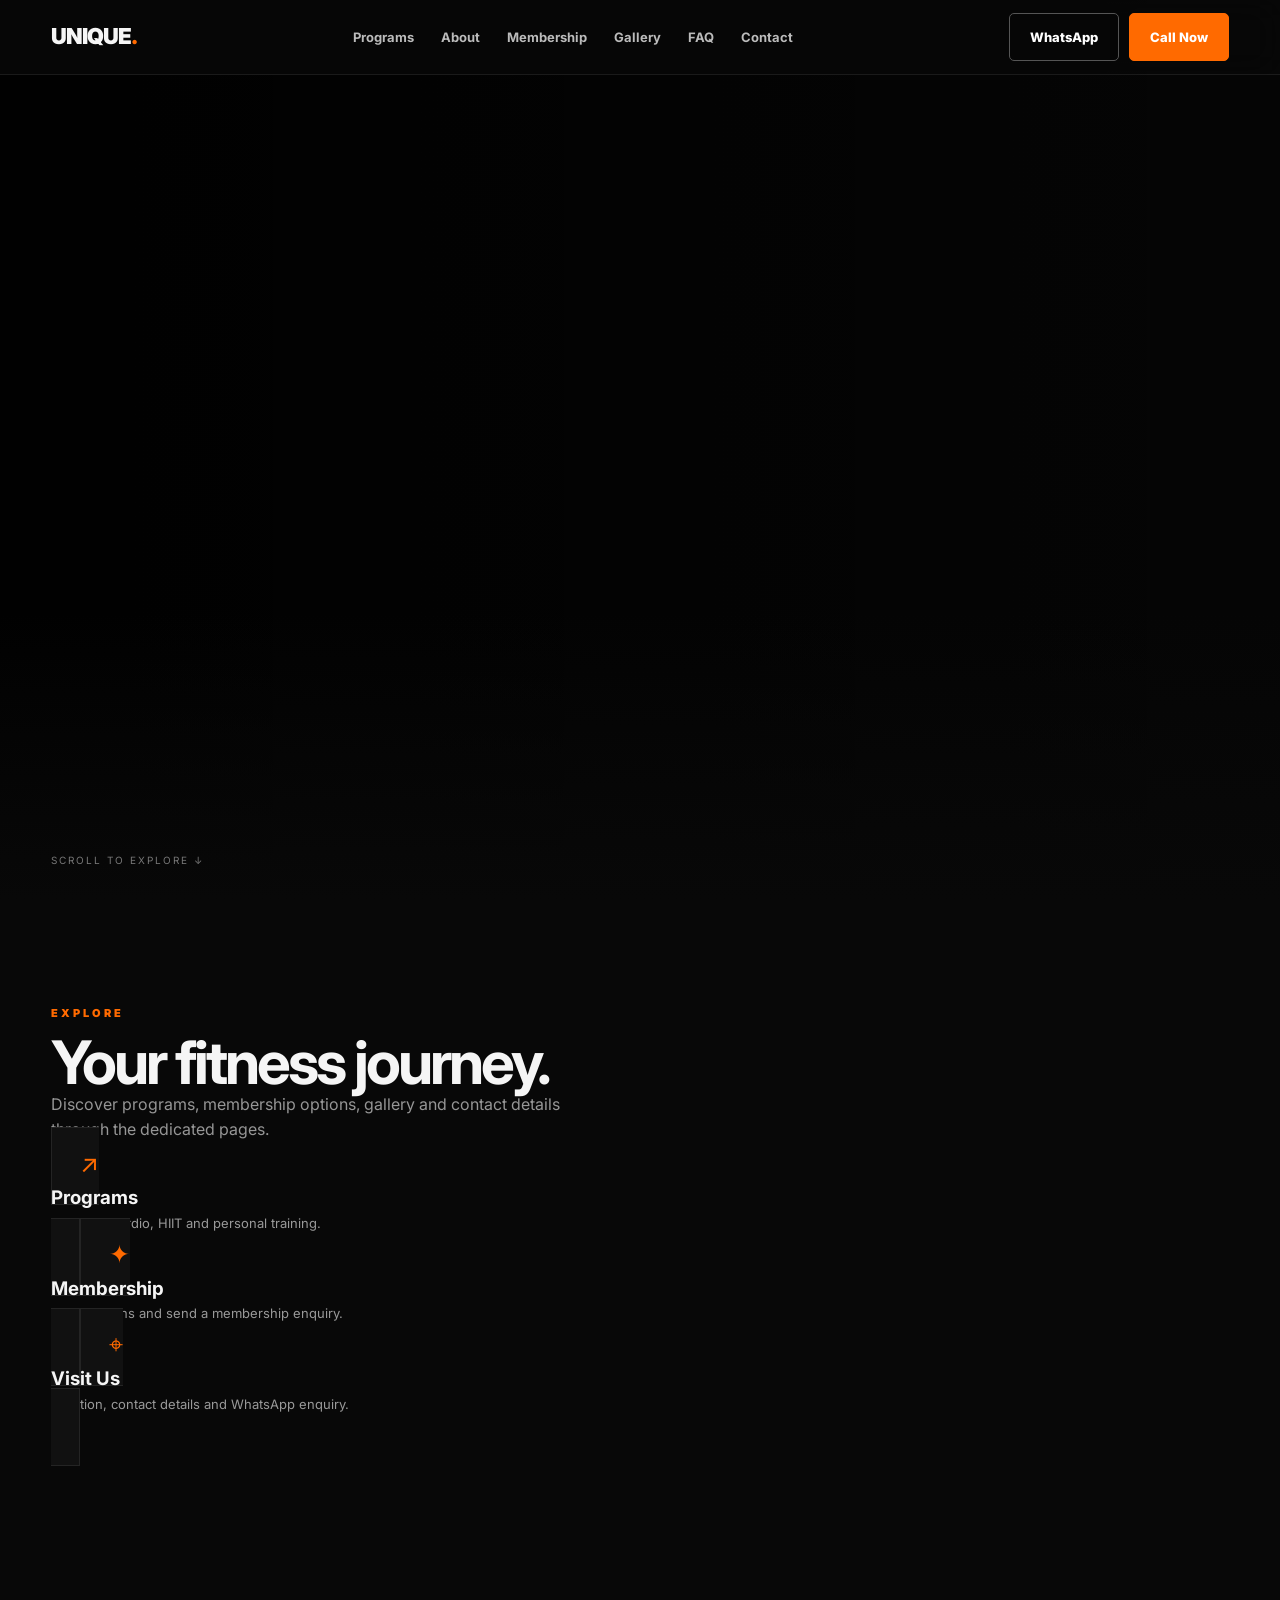
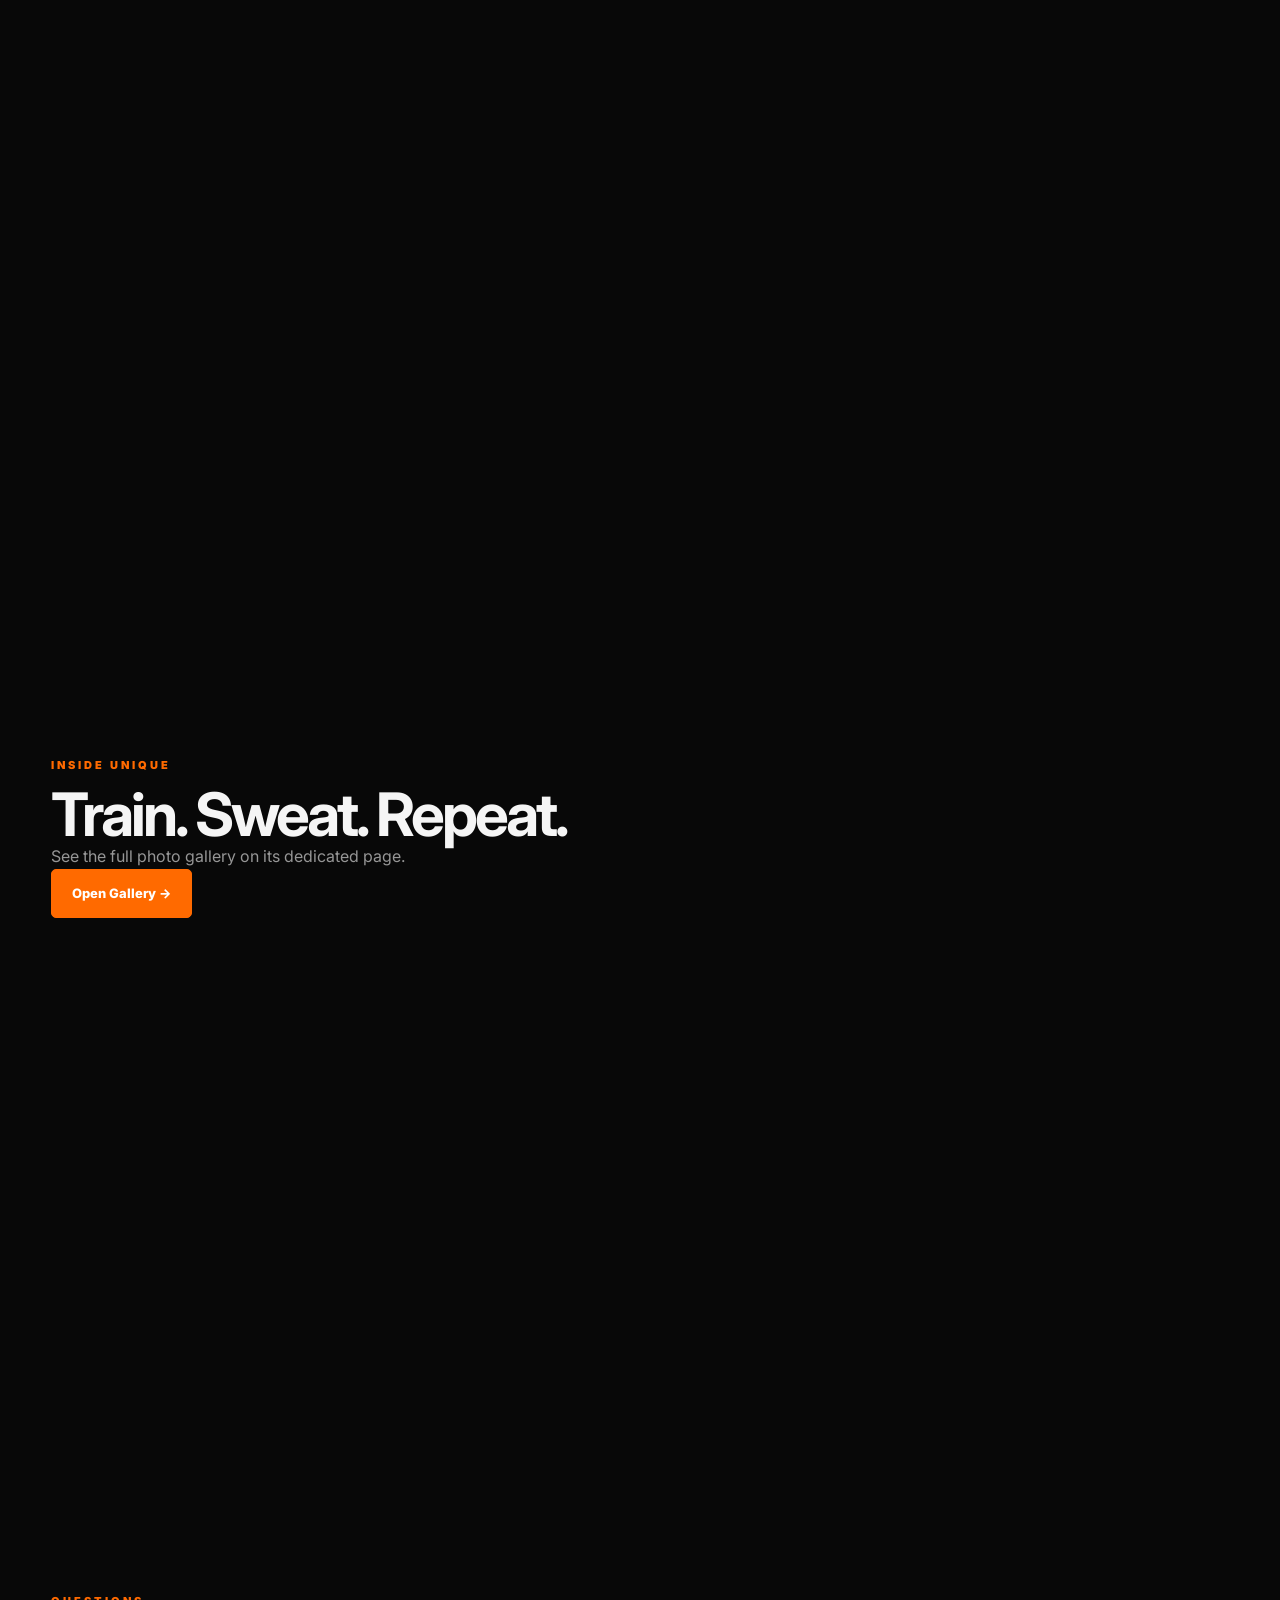
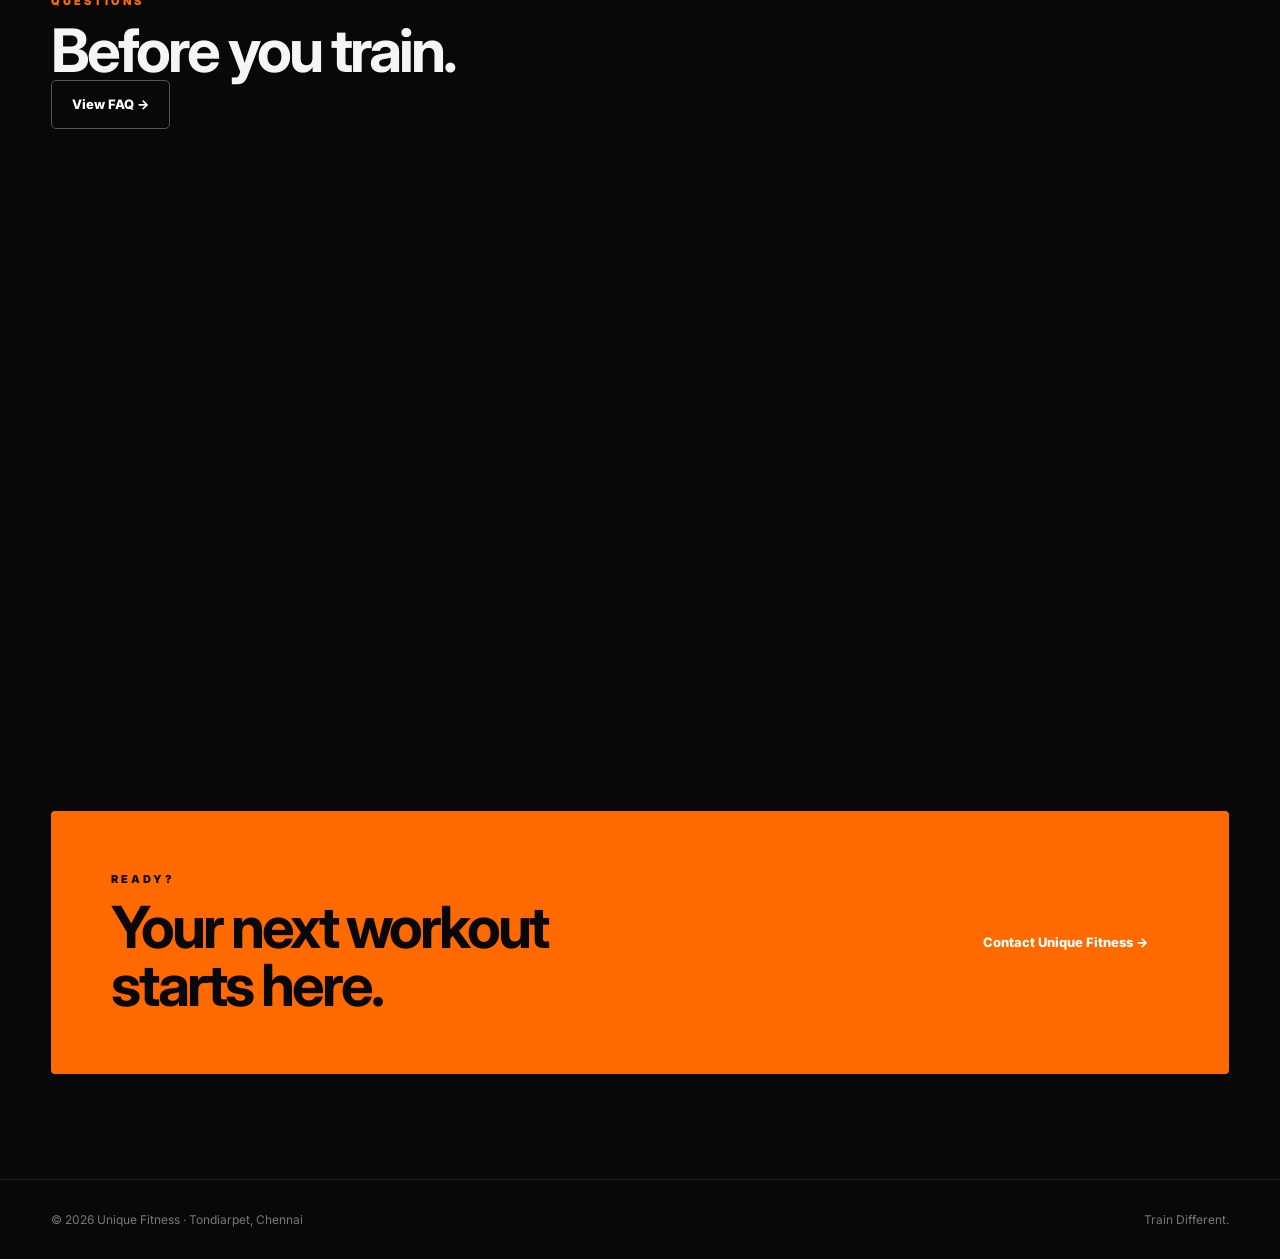
==== index.html @ 058b6f5f "Convert homepage to multi-page site" ====
<!doctype html>
<html lang="en">
<head>
<meta charset="utf-8">
<meta name="viewport" content="width=device-width,initial-scale=1">
<meta name="theme-color" content="#090909">
<meta name="description" content="Unique Fitness, Tondiarpet Chennai — strength, cardio, HIIT and personal training.">
<meta property="og:title" content="Unique Fitness — Train Different">
<meta property="og:description" content="Premium fitness website concept for Unique Fitness, Tondiarpet.">
<title>Unique Fitness | Tondiarpet, Chennai</title>
<link rel="preconnect" href="https://fonts.googleapis.com"><link rel="preconnect" href="https://fonts.gstatic.com" crossorigin>
<link href="https://fonts.googleapis.com/css2?family=Inter:wght@400;500;600;700;800;900&display=swap" rel="stylesheet">
<style>
:root{--bg:#080808;--panel:#111;--line:#242424;--muted:#969696;--orange:#ff6a00;--white:#f5f5f5}
*{box-sizing:border-box;margin:0;padding:0}html{scroll-behavior:smooth}body{font-family:Inter,Arial,sans-serif;background:var(--bg);color:var(--white);line-height:1.6}a{text-decoration:none;color:inherit}button,input,textarea{font:inherit}img{width:100%;display:block;object-fit:cover}.container{width:min(1180px,92%);margin:auto}
.nav{position:fixed;inset:0 0 auto;z-index:99;background:rgba(8,8,8,.78);backdrop-filter:blur(16px);border-bottom:1px solid rgba(255,255,255,.08)}.navin{height:74px;display:flex;align-items:center;justify-content:space-between}.logo{font-size:22px;font-weight:900;letter-spacing:-1px}.logo span,.orange{color:var(--orange)}.links{display:flex;gap:27px;color:#bbb;font-size:13px;font-weight:700}.links a:hover{color:var(--orange)}.nav-cta{display:flex;gap:10px;align-items:center}.btn{display:inline-flex;align-items:center;justify-content:center;gap:8px;background:var(--orange);color:#fff;border:1px solid var(--orange);padding:13px 20px;border-radius:5px;font-size:13px;font-weight:800;transition:.25s;cursor:pointer}.btn:hover{transform:translateY(-2px);filter:brightness(1.08)}.btn.dark{background:#080808;border-color:#080808}.btn.outline{background:transparent;border-color:#555}.menu{display:none;background:none;border:0;color:#fff;font-size:25px;cursor:pointer}
.hero{min-height:100vh;display:grid;align-items:center;position:relative;overflow:hidden;background:linear-gradient(90deg,rgba(0,0,0,.93),rgba(0,0,0,.38)),url('https://cdn.fitimg.in/studios/images1778489743-jjajqfjr4t5adt0g66jg.jpg') center/cover}.hero:after{content:"";position:absolute;inset:auto 0 0;height:32%;background:linear-gradient(transparent,var(--bg))}.hero-content{position:relative;z-index:2;padding:120px 0 80px}.eyebrow,.kicker{color:var(--orange);font-size:11px;font-weight:900;letter-spacing:3px;text-transform:uppercase}.hero h1{font-size:clamp(56px,9vw,112px);line-height:.88;letter-spacing:-7px;text-transform:uppercase;max-width:900px;margin:18px 0}.hero p{max-width:570px;color:#ccc;font-size:17px;margin:25px 0 30px}.actions{display:flex;gap:12px;flex-wrap:wrap}.scroll{position:absolute;bottom:32px;z-index:3;left:4%;font-size:10px;letter-spacing:2px;color:#777}
.section{padding:105px 0}.section-head{display:flex;align-items:end;justify-content:space-between;gap:35px;margin-bottom:45px}.section h2{font-size:clamp(35px,5vw,60px);line-height:1;letter-spacing:-3px;margin-top:9px}.muted{color:var(--muted);max-width:530px}.grid4{display:grid;grid-template-columns:repeat(4,1fr);gap:13px}.card{background:var(--panel);border:1px solid var(--line);padding:28px;min-height:225px;position:relative;transition:.25s}.card:hover{border-color:var(--orange);transform:translateY(-5px)}.num{position:absolute;right:22px;top:20px;color:#444;font-size:12px;font-weight:900}.card .icon{font-size:25px;color:var(--orange)}.card strong{display:block;font-size:18px;margin:48px 0 8px}.card p{font-size:13px;color:#999}
.about{display:grid;grid-template-columns:1fr 1fr;gap:55px;align-items:center}.about-img{height:540px}.about-copy p{color:#aaa;margin:20px 0}.stats{display:flex;gap:35px;margin-top:28px}.stats b{font-size:29px}.stats small{display:block;color:#777;font-size:11px}
.plans{display:grid;grid-template-columns:repeat(3,1fr);gap:14px}.plan{background:#101010;border:1px solid #282828;padding:30px;position:relative}.plan.featured{border-color:var(--orange)}.badge{position:absolute;right:18px;top:18px;color:#080808;background:var(--orange);font-size:9px;font-weight:900;padding:5px 8px}.plan h3{font-size:21px}.plan .price{font-size:30px;font-weight:900;margin:20px 0 5px}.plan .price small{font-size:11px;color:#777;font-weight:500}.plan ul{list-style:none;margin:20px 0 25px;color:#aaa;font-size:13px}.plan li{padding:7px 0;border-bottom:1px solid #202020}.plan li:before{content:"✓";color:var(--orange);font-weight:900;margin-right:9px}
.gallery{display:grid;grid-template-columns:1.4fr 1fr 1fr;grid-template-rows:250px 250px;gap:12px}.gallery img{height:100%}.gallery img:first-child{grid-row:span 2}.gallery img:hover{filter:brightness(1.15)}
.quote{background:#111;border:1px solid #222;padding:40px;position:relative}.quote:before{content:"“";font-size:70px;color:var(--orange);line-height:1}.quote p{font-size:20px;max-width:780px}.quote small{display:block;color:#777;margin-top:18px}.demo-note{font-size:10px;color:#666;margin-top:12px}
.faq{border-top:1px solid #282828}.faq details{border-bottom:1px solid #282828;padding:22px 0}.faq summary{cursor:pointer;font-weight:700;list-style:none;display:flex;justify-content:space-between}.faq summary:after{content:"+";color:var(--orange);font-size:20px}.faq details[open] summary:after{content:"−"}.faq p{color:#999;max-width:800px;padding:15px 0 3px;font-size:14px}
.cta{background:var(--orange);color:#080808;padding:60px;border-radius:4px;display:flex;align-items:center;justify-content:space-between;gap:30px}.cta h2{font-size:clamp(34px,5vw,58px);line-height:1;letter-spacing:-3px}.cta .kicker{color:#111}
.contact{display:grid;grid-template-columns:1fr 1fr;gap:20px}.contact-card{background:#111;border:1px solid #222;padding:27px}.contact-card h3{margin-bottom:8px}.contact-card p{color:#999}.contact-card a{color:var(--orange);font-weight:700}.map{width:100%;height:370px;border:0;filter:grayscale(1)}
.form{background:#111;border:1px solid #222;padding:28px;margin-top:14px}.form-grid{display:grid;grid-template-columns:1fr 1fr;gap:12px}.field{margin-bottom:12px}.field label{display:block;font-size:11px;color:#777;margin-bottom:6px}.field input,.field textarea{width:100%;background:#090909;border:1px solid #292929;color:#fff;padding:12px;border-radius:4px;outline:none}.field input:focus,.field textarea:focus{border-color:var(--orange)}.field textarea{min-height:100px;resize:vertical}.form .btn{width:100%}
footer{border-top:1px solid #222;padding:30px 0;color:#777;font-size:12px}.foot{display:flex;justify-content:space-between;gap:20px}.float{position:fixed;right:20px;bottom:20px;z-index:90;background:#25d366;color:#fff;width:56px;height:56px;border-radius:50%;display:grid;place-items:center;font-size:23px;box-shadow:0 12px 35px #000}.reveal{opacity:0;transform:translateY(22px);transition:opacity .7s,transform .7s}.reveal.show{opacity:1;transform:none}
.mobile-menu{display:none;position:absolute;top:74px;left:0;right:0;background:#0d0d0d;border-bottom:1px solid #222;padding:18px 4%}.mobile-menu a{display:block;padding:12px 0;color:#ccc;font-weight:700}.mobile-menu.open{display:block}
@media(max-width:850px){.links,.nav-cta .outline{display:none}.menu{display:block}.grid4{grid-template-columns:1fr 1fr}.about,.contact{grid-template-columns:1fr}.about-img{height:380px}.plans{grid-template-columns:1fr}.gallery{grid-template-columns:1fr 1fr;grid-template-rows:220px 220px}.gallery img:first-child{grid-row:span 1}.cta{padding:38px;display:block}.cta .btn{margin-top:24px}.section{padding:78px 0}.section-head{display:block}.section-head .muted{margin-top:18px}.form-grid{grid-template-columns:1fr}}
@media(max-width:520px){.navin{height:68px}.mobile-menu{top:68px}.hero h1{letter-spacing:-4px}.hero p{font-size:15px}.grid4{grid-template-columns:1fr}.gallery{grid-template-columns:1fr;grid-template-rows:auto}.gallery img,.gallery img:first-child{height:235px;grid-row:auto}.stats{gap:20px}.stats b{font-size:23px}.foot{display:block}.foot span{display:block;margin:5px 0}.hero{min-height:92vh}}
</style>
</head>
<body>
<header class="nav">
<div class="navin container">
<a class="logo" href="#top">UNIQUE<span>.</span></a>
<nav class="links"><a href="programs.html">Programs</a><a href="about.html">About</a><a href="membership.html">Membership</a><a href="gallery.html">Gallery</a><a href="faq.html">FAQ</a><a href="contact.html">Contact</a></nav>
<div class="nav-cta"><a class="btn outline" href="https://wa.me/918778790980" target="_blank">WhatsApp</a><a class="btn" href="tel:+918778790980">Call Now</a><button class="menu" id="menuBtn" aria-label="Open menu">☰</button></div>
</div>
<div class="mobile-menu" id="mobileMenu"><a href="#programs">Programs</a><a href="#about">About</a><a href="#membership">Membership</a><a href="#gallery">Gallery</a><a href="#faq">FAQ</a><a href="#contact">Contact</a></div>
</header>

<main id="top">
<section class="hero">
<div class="container hero-content reveal"><div class="eyebrow">Tondiarpet · Chennai</div><h1>Train <span class="orange">Different.</span></h1><p>A high-energy fitness experience built around strength, conditioning and consistency. Your next level starts with your next workout.</p><div class="actions"><a class="btn" href="https://wa.me/918778790980?text=Hi%20Unique%20Fitness%2C%20I%27d%20like%20to%20know%20about%20membership." target="_blank">Get Membership Info →</a><a class="btn outline" href="programs.html">Explore Programs</a></div></div>
<div class="scroll">SCROLL TO EXPLORE ↓</div>
</section>

<section class="section"><div class="container"><div class="head"><div class="kicker">Explore</div><h2>Your fitness journey.</h2><p class="muted">Discover programs, membership options, gallery and contact details through the dedicated pages.</p></div><div class="grid3"><a class="card" href="programs.html"><span class="icon">↗</span><h3>Programs</h3><p>Strength, cardio, HIIT and personal training.</p></a><a class="card" href="membership.html"><span class="icon">✦</span><h3>Membership</h3><p>Explore plans and send a membership enquiry.</p></a><a class="card" href="contact.html"><span class="icon">⌖</span><h3>Visit Us</h3><p>Location, contact details and WhatsApp enquiry.</p></a></div></div></section>

<section class="section" id="membership"><div class="container">
<div class="section-head reveal"><div><div class="kicker">Membership</div><h2>Pick your pace.</h2></div><p class="muted">Sample plan cards for the demo. Final prices and inclusions can be replaced with the gym's approved membership details.</p></div>
<div class="plans">
<div class="plan reveal"><h3>Starter</h3><div class="price">Enquire <small>/ plan</small></div><ul><li>Gym access</li><li>Basic workout guidance</li><li>Fitness orientation</li></ul><a class="btn outline" href="#contact">Enquire Now</a></div>
<div class="plan featured reveal"><span class="badge">POPULAR</span><h3>Transformation</h3><div class="price">Enquire <small>/ plan</small></div><ul><li>Gym access</li><li>Structured training support</li><li>Progress-focused guidance</li></ul><a class="btn" href="#contact">Enquire Now</a></div>
<div class="plan reveal"><h3>Personal Training</h3><div class="price">Enquire <small>/ plan</small></div><ul><li>One-to-one coaching</li><li>Goal-based sessions</li><li>Personalised guidance</li></ul><a class="btn outline" href="#contact">Enquire Now</a></div>
</div></div></section>

<section class="section"><div class="container"><div class="head"><div class="kicker">Inside Unique</div><h2>Train. Sweat. Repeat.</h2><p class="muted">See the full photo gallery on its dedicated page.</p></div><a class="btn" href="gallery.html">Open Gallery →</a></div></section>

<section class="section"><div class="container"><div class="quote reveal"><p>“A strong digital first impression can make it easier for new members to discover the gym, understand the programs and enquire instantly.”</p><small>Website concept messaging — replace with approved member feedback if available.</small></div></div></section>

<section class="section"><div class="container"><div class="head"><div class="kicker">Questions</div><h2>Before you train.</h2></div><a class="btn outline" href="faq.html">View FAQ →</a></div></section>

<section class="section"><div class="container"><div class="cta reveal"><div><div class="kicker">Ready?</div><h2>Your next workout<br>starts here.</h2></div><a class="btn dark" href="https://wa.me/918778790980?text=Hi%20Unique%20Fitness%2C%20I%27d%20like%20to%20know%20more%20about%20membership." target="_blank">Start a Conversation →</a></div></div></section>

<section class="section"><div class="container"><div class="cta"><div><div class="kicker">Ready?</div><h2>Your next workout<br>starts here.</h2></div><a class="btn" href="contact.html">Contact Unique Fitness →</a></div></div></section>
</main>

<footer><div class="container foot"><span>© 2026 Unique Fitness · Tondiarpet, Chennai</span><span>Train Different.</span></div></footer><script src="script.js"></script></body></html>
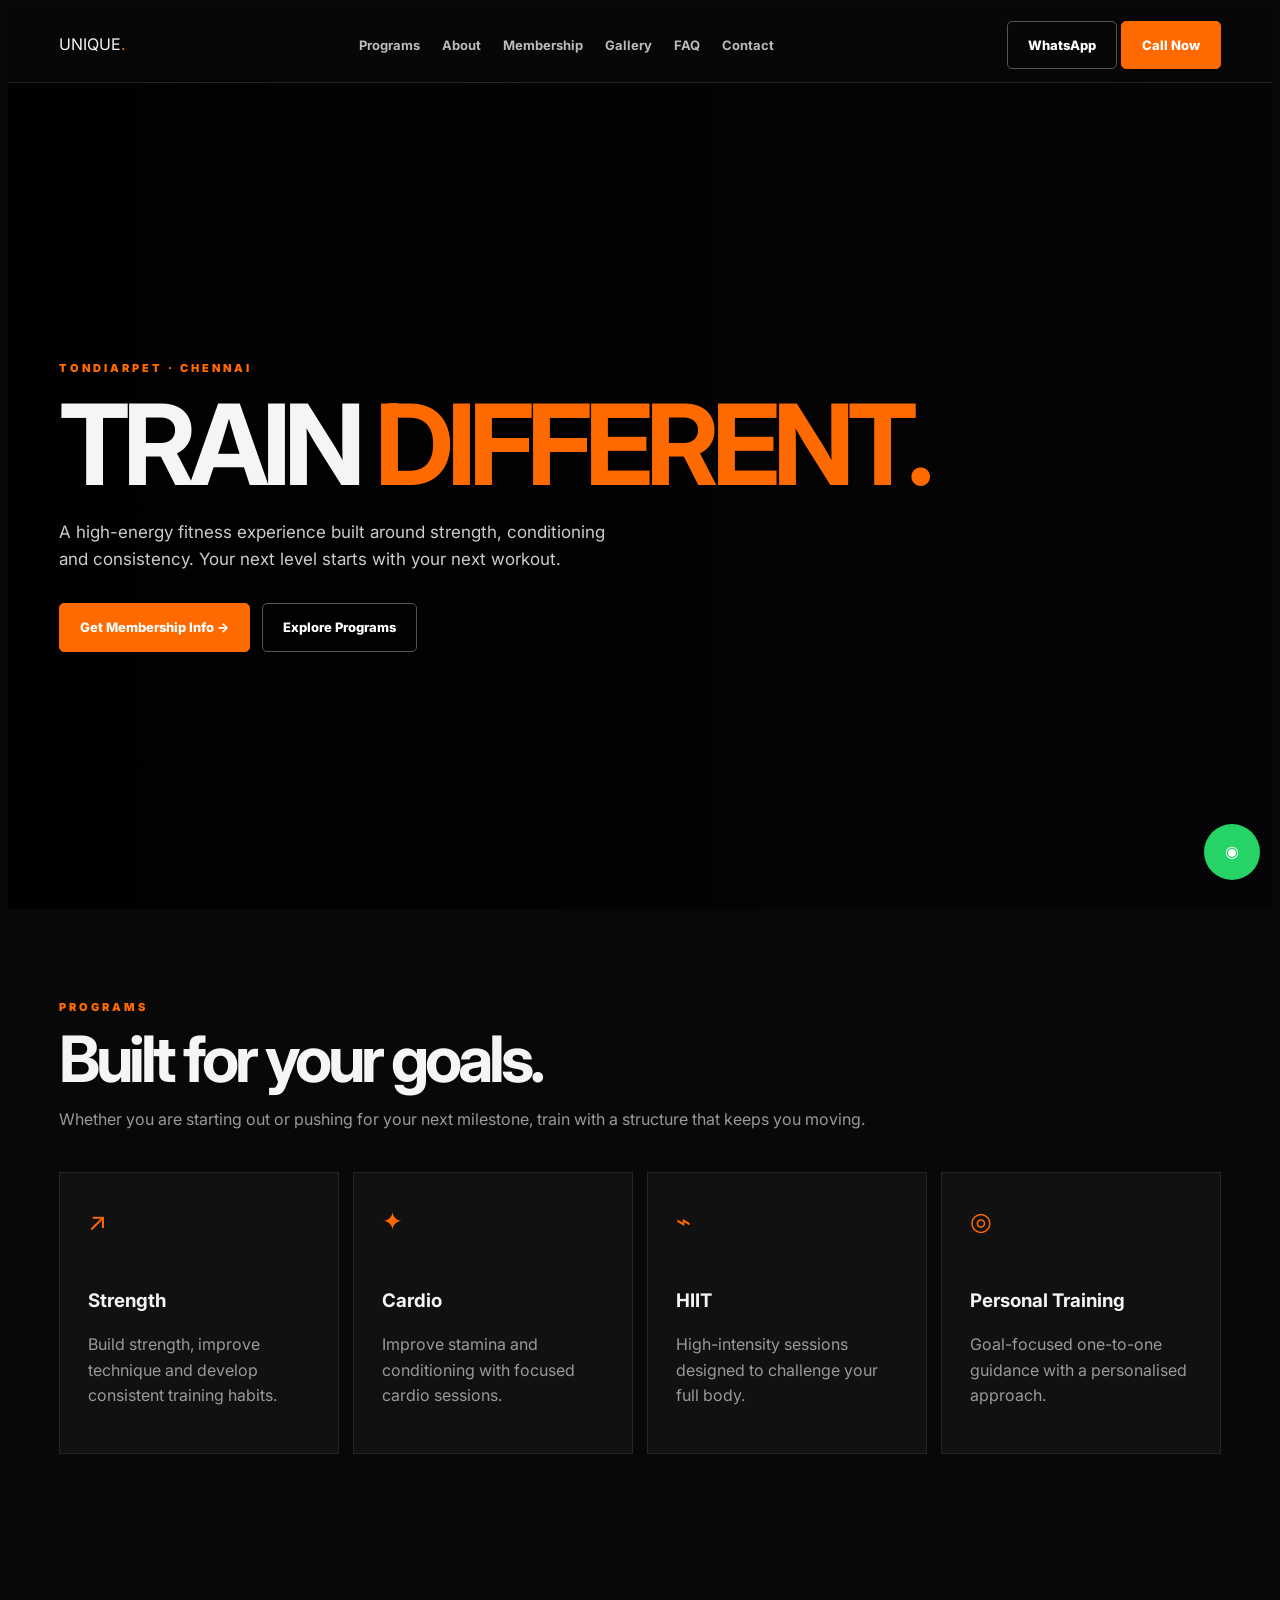
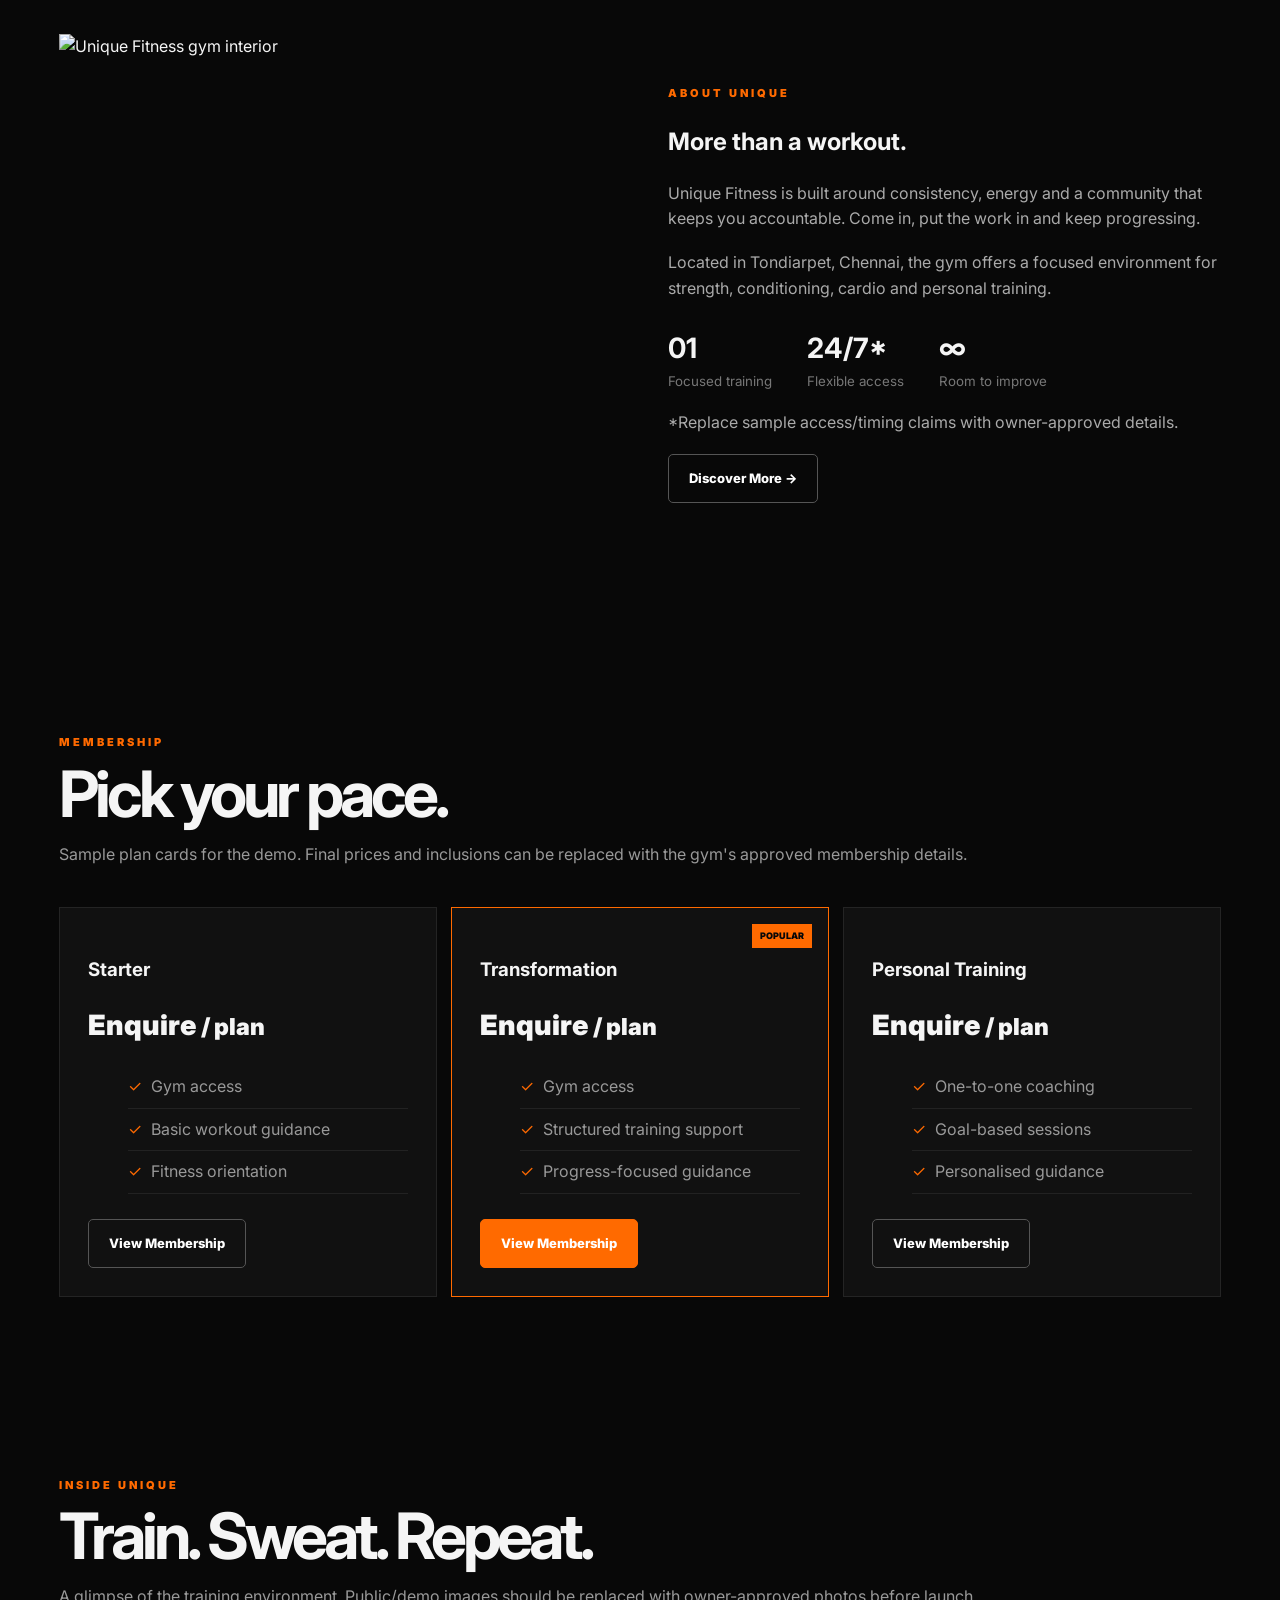
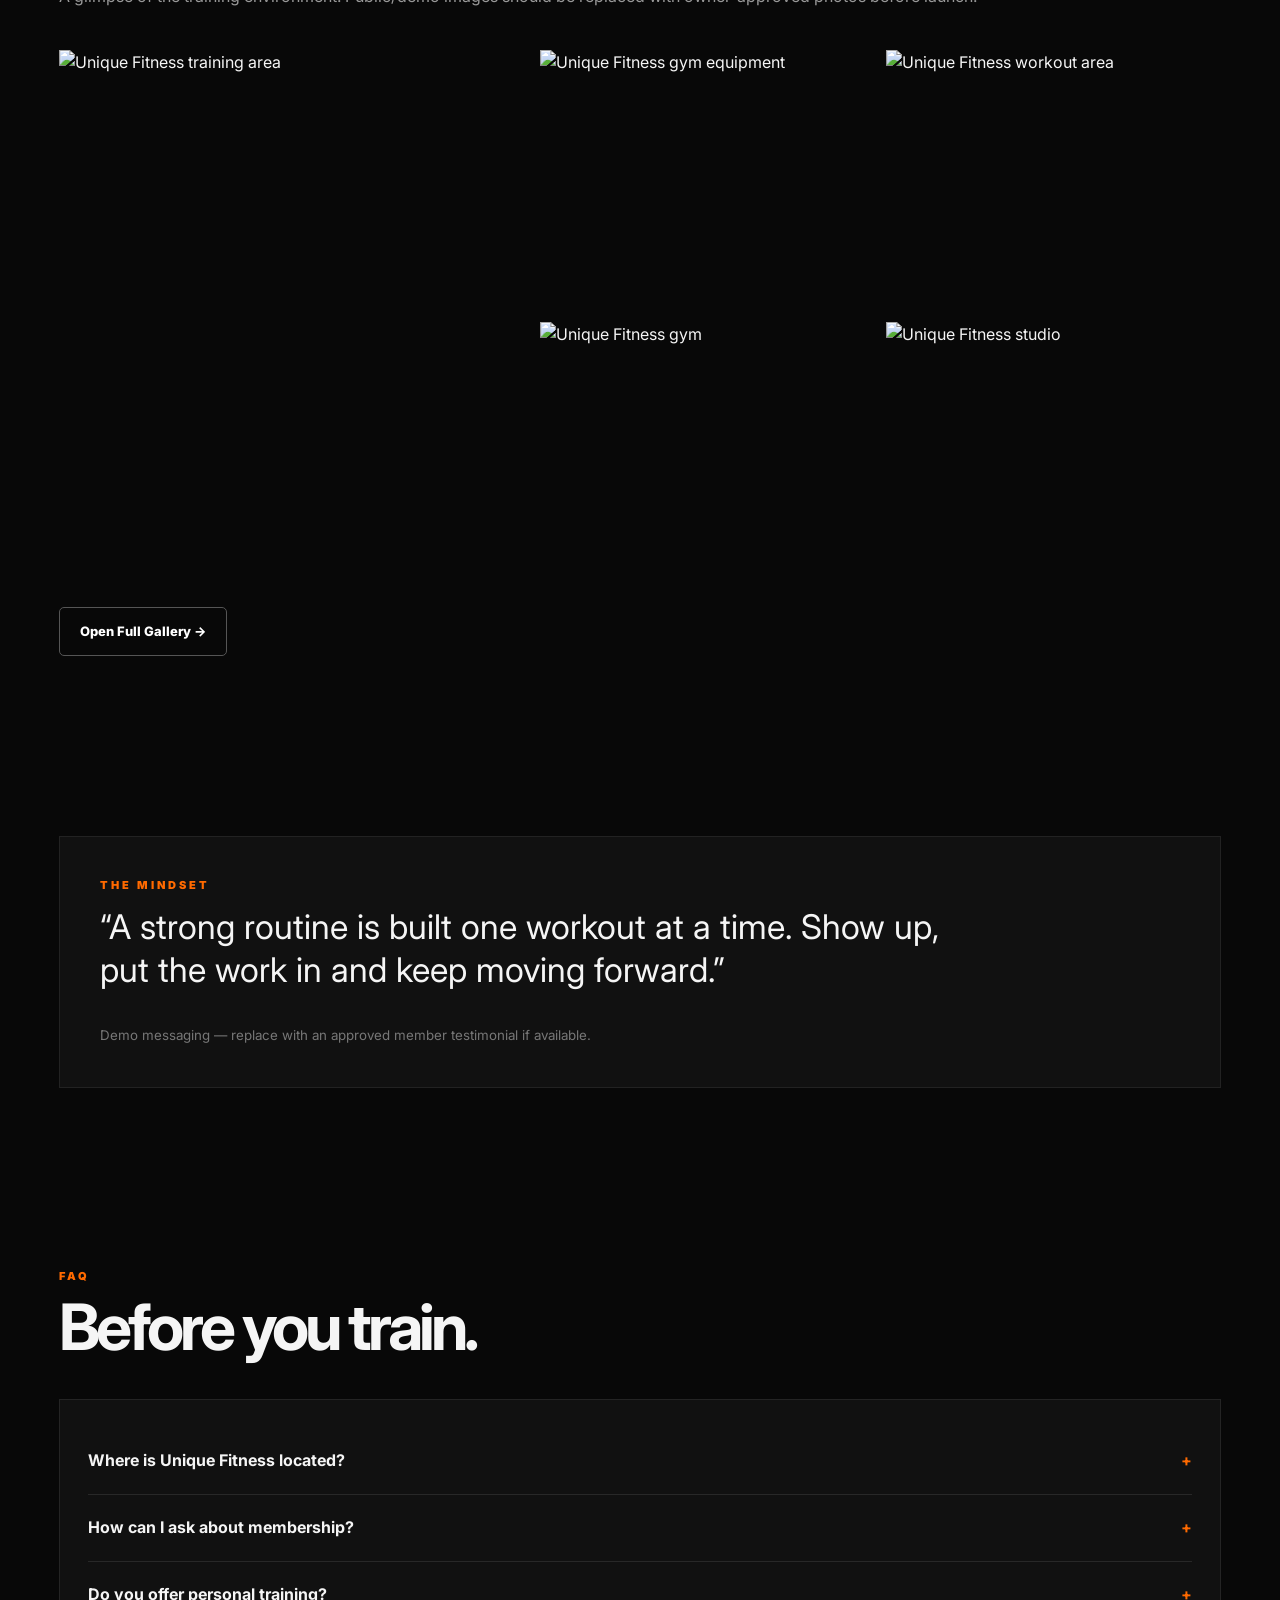
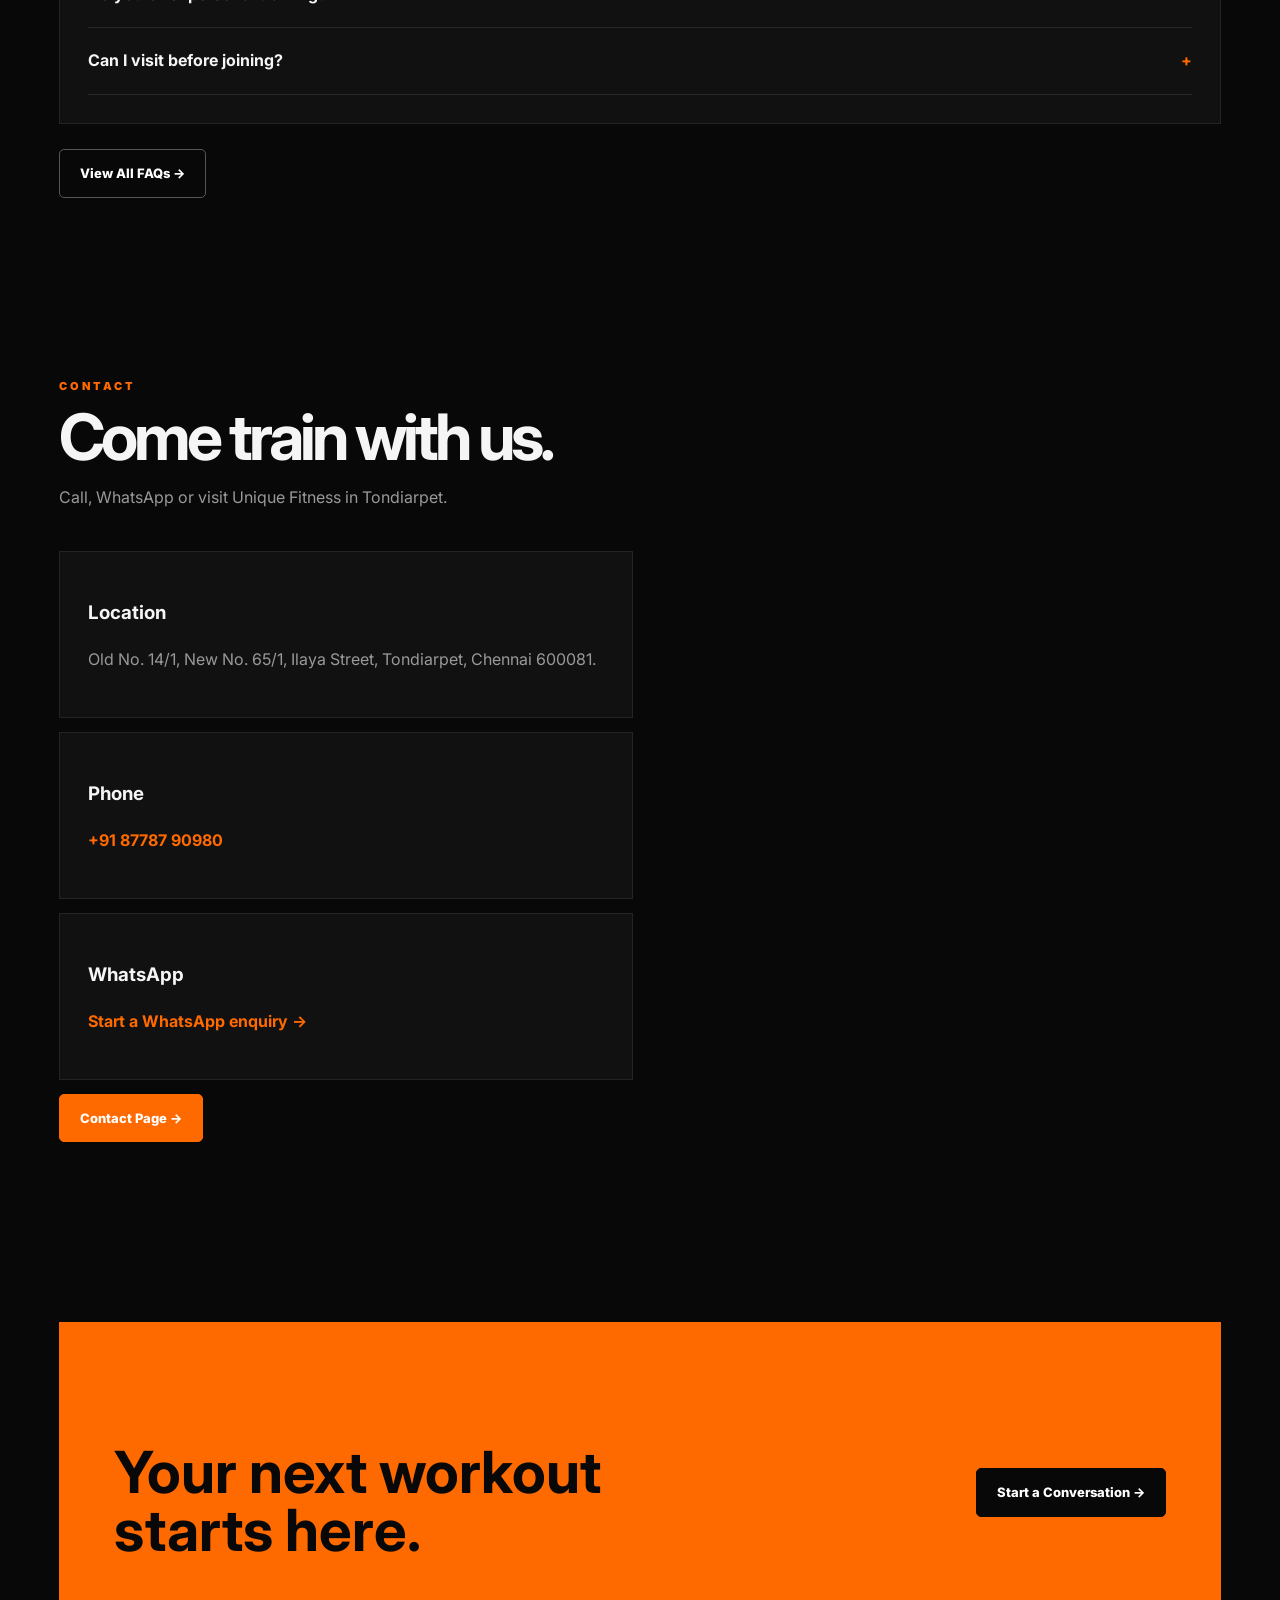
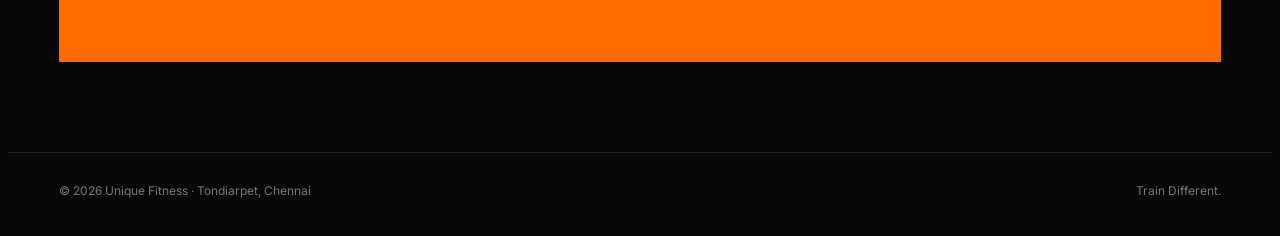
==== commit 90518548: "Restore full home page design and fix layout" ====
--- a/index.html
+++ b/index.html
@@ -8,63 +8,196 @@
 <meta property="og:title" content="Unique Fitness — Train Different">
 <meta property="og:description" content="Premium fitness website concept for Unique Fitness, Tondiarpet.">
 <title>Unique Fitness | Tondiarpet, Chennai</title>
-<link rel="preconnect" href="https://fonts.googleapis.com"><link rel="preconnect" href="https://fonts.gstatic.com" crossorigin>
+<link rel="preconnect" href="https://fonts.googleapis.com">
+<link rel="preconnect" href="https://fonts.gstatic.com" crossorigin>
 <link href="https://fonts.googleapis.com/css2?family=Inter:wght@400;500;600;700;800;900&display=swap" rel="stylesheet">
-<style>
-:root{--bg:#080808;--panel:#111;--line:#242424;--muted:#969696;--orange:#ff6a00;--white:#f5f5f5}
-*{box-sizing:border-box;margin:0;padding:0}html{scroll-behavior:smooth}body{font-family:Inter,Arial,sans-serif;background:var(--bg);color:var(--white);line-height:1.6}a{text-decoration:none;color:inherit}button,input,textarea{font:inherit}img{width:100%;display:block;object-fit:cover}.container{width:min(1180px,92%);margin:auto}
-.nav{position:fixed;inset:0 0 auto;z-index:99;background:rgba(8,8,8,.78);backdrop-filter:blur(16px);border-bottom:1px solid rgba(255,255,255,.08)}.navin{height:74px;display:flex;align-items:center;justify-content:space-between}.logo{font-size:22px;font-weight:900;letter-spacing:-1px}.logo span,.orange{color:var(--orange)}.links{display:flex;gap:27px;color:#bbb;font-size:13px;font-weight:700}.links a:hover{color:var(--orange)}.nav-cta{display:flex;gap:10px;align-items:center}.btn{display:inline-flex;align-items:center;justify-content:center;gap:8px;background:var(--orange);color:#fff;border:1px solid var(--orange);padding:13px 20px;border-radius:5px;font-size:13px;font-weight:800;transition:.25s;cursor:pointer}.btn:hover{transform:translateY(-2px);filter:brightness(1.08)}.btn.dark{background:#080808;border-color:#080808}.btn.outline{background:transparent;border-color:#555}.menu{display:none;background:none;border:0;color:#fff;font-size:25px;cursor:pointer}
-.hero{min-height:100vh;display:grid;align-items:center;position:relative;overflow:hidden;background:linear-gradient(90deg,rgba(0,0,0,.93),rgba(0,0,0,.38)),url('https://cdn.fitimg.in/studios/images1778489743-jjajqfjr4t5adt0g66jg.jpg') center/cover}.hero:after{content:"";position:absolute;inset:auto 0 0;height:32%;background:linear-gradient(transparent,var(--bg))}.hero-content{position:relative;z-index:2;padding:120px 0 80px}.eyebrow,.kicker{color:var(--orange);font-size:11px;font-weight:900;letter-spacing:3px;text-transform:uppercase}.hero h1{font-size:clamp(56px,9vw,112px);line-height:.88;letter-spacing:-7px;text-transform:uppercase;max-width:900px;margin:18px 0}.hero p{max-width:570px;color:#ccc;font-size:17px;margin:25px 0 30px}.actions{display:flex;gap:12px;flex-wrap:wrap}.scroll{position:absolute;bottom:32px;z-index:3;left:4%;font-size:10px;letter-spacing:2px;color:#777}
-.section{padding:105px 0}.section-head{display:flex;align-items:end;justify-content:space-between;gap:35px;margin-bottom:45px}.section h2{font-size:clamp(35px,5vw,60px);line-height:1;letter-spacing:-3px;margin-top:9px}.muted{color:var(--muted);max-width:530px}.grid4{display:grid;grid-template-columns:repeat(4,1fr);gap:13px}.card{background:var(--panel);border:1px solid var(--line);padding:28px;min-height:225px;position:relative;transition:.25s}.card:hover{border-color:var(--orange);transform:translateY(-5px)}.num{position:absolute;right:22px;top:20px;color:#444;font-size:12px;font-weight:900}.card .icon{font-size:25px;color:var(--orange)}.card strong{display:block;font-size:18px;margin:48px 0 8px}.card p{font-size:13px;color:#999}
-.about{display:grid;grid-template-columns:1fr 1fr;gap:55px;align-items:center}.about-img{height:540px}.about-copy p{color:#aaa;margin:20px 0}.stats{display:flex;gap:35px;margin-top:28px}.stats b{font-size:29px}.stats small{display:block;color:#777;font-size:11px}
-.plans{display:grid;grid-template-columns:repeat(3,1fr);gap:14px}.plan{background:#101010;border:1px solid #282828;padding:30px;position:relative}.plan.featured{border-color:var(--orange)}.badge{position:absolute;right:18px;top:18px;color:#080808;background:var(--orange);font-size:9px;font-weight:900;padding:5px 8px}.plan h3{font-size:21px}.plan .price{font-size:30px;font-weight:900;margin:20px 0 5px}.plan .price small{font-size:11px;color:#777;font-weight:500}.plan ul{list-style:none;margin:20px 0 25px;color:#aaa;font-size:13px}.plan li{padding:7px 0;border-bottom:1px solid #202020}.plan li:before{content:"✓";color:var(--orange);font-weight:900;margin-right:9px}
-.gallery{display:grid;grid-template-columns:1.4fr 1fr 1fr;grid-template-rows:250px 250px;gap:12px}.gallery img{height:100%}.gallery img:first-child{grid-row:span 2}.gallery img:hover{filter:brightness(1.15)}
-.quote{background:#111;border:1px solid #222;padding:40px;position:relative}.quote:before{content:"“";font-size:70px;color:var(--orange);line-height:1}.quote p{font-size:20px;max-width:780px}.quote small{display:block;color:#777;margin-top:18px}.demo-note{font-size:10px;color:#666;margin-top:12px}
-.faq{border-top:1px solid #282828}.faq details{border-bottom:1px solid #282828;padding:22px 0}.faq summary{cursor:pointer;font-weight:700;list-style:none;display:flex;justify-content:space-between}.faq summary:after{content:"+";color:var(--orange);font-size:20px}.faq details[open] summary:after{content:"−"}.faq p{color:#999;max-width:800px;padding:15px 0 3px;font-size:14px}
-.cta{background:var(--orange);color:#080808;padding:60px;border-radius:4px;display:flex;align-items:center;justify-content:space-between;gap:30px}.cta h2{font-size:clamp(34px,5vw,58px);line-height:1;letter-spacing:-3px}.cta .kicker{color:#111}
-.contact{display:grid;grid-template-columns:1fr 1fr;gap:20px}.contact-card{background:#111;border:1px solid #222;padding:27px}.contact-card h3{margin-bottom:8px}.contact-card p{color:#999}.contact-card a{color:var(--orange);font-weight:700}.map{width:100%;height:370px;border:0;filter:grayscale(1)}
-.form{background:#111;border:1px solid #222;padding:28px;margin-top:14px}.form-grid{display:grid;grid-template-columns:1fr 1fr;gap:12px}.field{margin-bottom:12px}.field label{display:block;font-size:11px;color:#777;margin-bottom:6px}.field input,.field textarea{width:100%;background:#090909;border:1px solid #292929;color:#fff;padding:12px;border-radius:4px;outline:none}.field input:focus,.field textarea:focus{border-color:var(--orange)}.field textarea{min-height:100px;resize:vertical}.form .btn{width:100%}
-footer{border-top:1px solid #222;padding:30px 0;color:#777;font-size:12px}.foot{display:flex;justify-content:space-between;gap:20px}.float{position:fixed;right:20px;bottom:20px;z-index:90;background:#25d366;color:#fff;width:56px;height:56px;border-radius:50%;display:grid;place-items:center;font-size:23px;box-shadow:0 12px 35px #000}.reveal{opacity:0;transform:translateY(22px);transition:opacity .7s,transform .7s}.reveal.show{opacity:1;transform:none}
-.mobile-menu{display:none;position:absolute;top:74px;left:0;right:0;background:#0d0d0d;border-bottom:1px solid #222;padding:18px 4%}.mobile-menu a{display:block;padding:12px 0;color:#ccc;font-weight:700}.mobile-menu.open{display:block}
-@media(max-width:850px){.links,.nav-cta .outline{display:none}.menu{display:block}.grid4{grid-template-columns:1fr 1fr}.about,.contact{grid-template-columns:1fr}.about-img{height:380px}.plans{grid-template-columns:1fr}.gallery{grid-template-columns:1fr 1fr;grid-template-rows:220px 220px}.gallery img:first-child{grid-row:span 1}.cta{padding:38px;display:block}.cta .btn{margin-top:24px}.section{padding:78px 0}.section-head{display:block}.section-head .muted{margin-top:18px}.form-grid{grid-template-columns:1fr}}
-@media(max-width:520px){.navin{height:68px}.mobile-menu{top:68px}.hero h1{letter-spacing:-4px}.hero p{font-size:15px}.grid4{grid-template-columns:1fr}.gallery{grid-template-columns:1fr;grid-template-rows:auto}.gallery img,.gallery img:first-child{height:235px;grid-row:auto}.stats{gap:20px}.stats b{font-size:23px}.foot{display:block}.foot span{display:block;margin:5px 0}.hero{min-height:92vh}}
-</style>
+<link rel="stylesheet" href="styles.css">
 </head>
 <body>
+
 <header class="nav">
-<div class="navin container">
-<a class="logo" href="#top">UNIQUE<span>.</span></a>
-<nav class="links"><a href="programs.html">Programs</a><a href="about.html">About</a><a href="membership.html">Membership</a><a href="gallery.html">Gallery</a><a href="faq.html">FAQ</a><a href="contact.html">Contact</a></nav>
-<div class="nav-cta"><a class="btn outline" href="https://wa.me/918778790980" target="_blank">WhatsApp</a><a class="btn" href="tel:+918778790980">Call Now</a><button class="menu" id="menuBtn" aria-label="Open menu">☰</button></div>
-</div>
-<div class="mobile-menu" id="mobileMenu"><a href="#programs">Programs</a><a href="#about">About</a><a href="#membership">Membership</a><a href="#gallery">Gallery</a><a href="#faq">FAQ</a><a href="#contact">Contact</a></div>
+  <div class="navin container">
+    <a class="logo" href="#top">UNIQUE<span class="orange">.</span></a>
+    <nav class="links">
+      <a href="programs.html">Programs</a>
+      <a href="about.html">About</a>
+      <a href="membership.html">Membership</a>
+      <a href="gallery.html">Gallery</a>
+      <a href="faq.html">FAQ</a>
+      <a href="contact.html">Contact</a>
+    </nav>
+    <div class="nav-cta">
+      <a class="btn outline" href="https://wa.me/918778790980" target="_blank" rel="noopener">WhatsApp</a>
+      <a class="btn" href="tel:+918778790980">Call Now</a>
+      <button class="menu" id="menuBtn" aria-label="Open menu">☰</button>
+    </div>
+  </div>
+  <div class="mobile-menu" id="mobileMenu">
+    <a href="programs.html">Programs</a>
+    <a href="about.html">About</a>
+    <a href="membership.html">Membership</a>
+    <a href="gallery.html">Gallery</a>
+    <a href="faq.html">FAQ</a>
+    <a href="contact.html">Contact</a>
+  </div>
 </header>
 
 <main id="top">
-<section class="hero">
-<div class="container hero-content reveal"><div class="eyebrow">Tondiarpet · Chennai</div><h1>Train <span class="orange">Different.</span></h1><p>A high-energy fitness experience built around strength, conditioning and consistency. Your next level starts with your next workout.</p><div class="actions"><a class="btn" href="https://wa.me/918778790980?text=Hi%20Unique%20Fitness%2C%20I%27d%20like%20to%20know%20about%20membership." target="_blank">Get Membership Info →</a><a class="btn outline" href="programs.html">Explore Programs</a></div></div>
-<div class="scroll">SCROLL TO EXPLORE ↓</div>
-</section>
-
-<section class="section"><div class="container"><div class="head"><div class="kicker">Explore</div><h2>Your fitness journey.</h2><p class="muted">Discover programs, membership options, gallery and contact details through the dedicated pages.</p></div><div class="grid3"><a class="card" href="programs.html"><span class="icon">↗</span><h3>Programs</h3><p>Strength, cardio, HIIT and personal training.</p></a><a class="card" href="membership.html"><span class="icon">✦</span><h3>Membership</h3><p>Explore plans and send a membership enquiry.</p></a><a class="card" href="contact.html"><span class="icon">⌖</span><h3>Visit Us</h3><p>Location, contact details and WhatsApp enquiry.</p></a></div></div></section>
-
-<section class="section" id="membership"><div class="container">
-<div class="section-head reveal"><div><div class="kicker">Membership</div><h2>Pick your pace.</h2></div><p class="muted">Sample plan cards for the demo. Final prices and inclusions can be replaced with the gym's approved membership details.</p></div>
-<div class="plans">
-<div class="plan reveal"><h3>Starter</h3><div class="price">Enquire <small>/ plan</small></div><ul><li>Gym access</li><li>Basic workout guidance</li><li>Fitness orientation</li></ul><a class="btn outline" href="#contact">Enquire Now</a></div>
-<div class="plan featured reveal"><span class="badge">POPULAR</span><h3>Transformation</h3><div class="price">Enquire <small>/ plan</small></div><ul><li>Gym access</li><li>Structured training support</li><li>Progress-focused guidance</li></ul><a class="btn" href="#contact">Enquire Now</a></div>
-<div class="plan reveal"><h3>Personal Training</h3><div class="price">Enquire <small>/ plan</small></div><ul><li>One-to-one coaching</li><li>Goal-based sessions</li><li>Personalised guidance</li></ul><a class="btn outline" href="#contact">Enquire Now</a></div>
-</div></div></section>
-
-<section class="section"><div class="container"><div class="head"><div class="kicker">Inside Unique</div><h2>Train. Sweat. Repeat.</h2><p class="muted">See the full photo gallery on its dedicated page.</p></div><a class="btn" href="gallery.html">Open Gallery →</a></div></section>
-
-<section class="section"><div class="container"><div class="quote reveal"><p>“A strong digital first impression can make it easier for new members to discover the gym, understand the programs and enquire instantly.”</p><small>Website concept messaging — replace with approved member feedback if available.</small></div></div></section>
-
-<section class="section"><div class="container"><div class="head"><div class="kicker">Questions</div><h2>Before you train.</h2></div><a class="btn outline" href="faq.html">View FAQ →</a></div></section>
-
-<section class="section"><div class="container"><div class="cta reveal"><div><div class="kicker">Ready?</div><h2>Your next workout<br>starts here.</h2></div><a class="btn dark" href="https://wa.me/918778790980?text=Hi%20Unique%20Fitness%2C%20I%27d%20like%20to%20know%20more%20about%20membership." target="_blank">Start a Conversation →</a></div></div></section>
-
-<section class="section"><div class="container"><div class="cta"><div><div class="kicker">Ready?</div><h2>Your next workout<br>starts here.</h2></div><a class="btn" href="contact.html">Contact Unique Fitness →</a></div></div></section>
+
+<section class="hero" style="min-height:calc(100vh - 74px);display:grid;align-items:center;position:relative;overflow:hidden;background:linear-gradient(90deg,rgba(0,0,0,.93),rgba(0,0,0,.38)),url('https://cdn.fitimg.in/studios/images1778489743-jjajqfjr4t5adt0g66jg.jpg') center/cover;">
+  <div class="container" style="padding:110px 0 90px;">
+    <div class="kicker">Tondiarpet · Chennai</div>
+    <h1 style="font-size:clamp(56px,9vw,112px);line-height:.88;letter-spacing:-7px;text-transform:uppercase;max-width:900px;margin:18px 0;">Train <span class="orange">Different.</span></h1>
+    <p style="max-width:570px;color:#ccc;font-size:17px;margin:25px 0 30px;">A high-energy fitness experience built around strength, conditioning and consistency. Your next level starts with your next workout.</p>
+    <div style="display:flex;gap:12px;flex-wrap:wrap;">
+      <a class="btn" href="https://wa.me/918778790980?text=Hi%20Unique%20Fitness%2C%20I%27d%20like%20to%20know%20about%20membership." target="_blank" rel="noopener">Get Membership Info →</a>
+      <a class="btn outline" href="programs.html">Explore Programs</a>
+    </div>
+  </div>
+</section>
+
+<section class="section" id="programs">
+  <div class="container">
+    <div class="head">
+      <div class="kicker">Programs</div>
+      <h2>Built for your goals.</h2>
+      <p class="muted">Whether you are starting out or pushing for your next milestone, train with a structure that keeps you moving.</p>
+    </div>
+    <div class="grid4">
+      <a class="card" href="programs.html"><span class="icon">↗</span><h3>Strength</h3><p>Build strength, improve technique and develop consistent training habits.</p></a>
+      <a class="card" href="programs.html"><span class="icon">✦</span><h3>Cardio</h3><p>Improve stamina and conditioning with focused cardio sessions.</p></a>
+      <a class="card" href="programs.html"><span class="icon">⌁</span><h3>HIIT</h3><p>High-intensity sessions designed to challenge your full body.</p></a>
+      <a class="card" href="programs.html"><span class="icon">◎</span><h3>Personal Training</h3><p>Goal-focused one-to-one guidance with a personalised approach.</p></a>
+    </div>
+  </div>
+</section>
+
+<section class="section" id="about">
+  <div class="container about">
+    <img src="https://cdn.fitimg.in/studios/studio1778489189-w6ghhswqowp0tx2ut1ac.jpg" alt="Unique Fitness gym interior" loading="lazy">
+    <div>
+      <div class="kicker">About Unique</div>
+      <h2>More than a workout.</h2>
+      <p>Unique Fitness is built around consistency, energy and a community that keeps you accountable. Come in, put the work in and keep progressing.</p>
+      <p>Located in Tondiarpet, Chennai, the gym offers a focused environment for strength, conditioning, cardio and personal training.</p>
+      <div class="stats">
+        <div><b>01</b><small>Focused training</small></div>
+        <div><b>24/7*</b><small>Flexible access</small></div>
+        <div><b>∞</b><small>Room to improve</small></div>
+      </div>
+      <p class="demo-note">*Replace sample access/timing claims with owner-approved details.</p>
+      <a class="btn outline" href="about.html">Discover More →</a>
+    </div>
+  </div>
+</section>
+
+<section class="section" id="membership">
+  <div class="container">
+    <div class="head">
+      <div class="kicker">Membership</div>
+      <h2>Pick your pace.</h2>
+      <p class="muted">Sample plan cards for the demo. Final prices and inclusions can be replaced with the gym's approved membership details.</p>
+    </div>
+    <div class="plans">
+      <div class="plan">
+        <h3>Starter</h3>
+        <div class="price">Enquire <small>/ plan</small></div>
+        <ul><li>Gym access</li><li>Basic workout guidance</li><li>Fitness orientation</li></ul>
+        <a class="btn outline" href="membership.html">View Membership</a>
+      </div>
+      <div class="plan featured">
+        <span class="badge">POPULAR</span>
+        <h3>Transformation</h3>
+        <div class="price">Enquire <small>/ plan</small></div>
+        <ul><li>Gym access</li><li>Structured training support</li><li>Progress-focused guidance</li></ul>
+        <a class="btn" href="membership.html">View Membership</a>
+      </div>
+      <div class="plan">
+        <h3>Personal Training</h3>
+        <div class="price">Enquire <small>/ plan</small></div>
+        <ul><li>One-to-one coaching</li><li>Goal-based sessions</li><li>Personalised guidance</li></ul>
+        <a class="btn outline" href="membership.html">View Membership</a>
+      </div>
+    </div>
+  </div>
+</section>
+
+<section class="section" id="gallery">
+  <div class="container">
+    <div class="head">
+      <div class="kicker">Inside Unique</div>
+      <h2>Train. Sweat. Repeat.</h2>
+      <p class="muted">A glimpse of the training environment. Public/demo images should be replaced with owner-approved photos before launch.</p>
+    </div>
+    <div class="gallery">
+      <img src="https://cdn.fitimg.in/studios/images1778489765-8t85mfufnntfeal5e2va.jpg" alt="Unique Fitness training area" loading="lazy">
+      <img src="https://cdn.fitimg.in/studios/images1778489753-o9tfa8eipnaza62ateot.jpg" alt="Unique Fitness gym equipment" loading="lazy">
+      <img src="https://cdn.fitimg.in/studios/images1778489724-wfjopkvs7hrn8ogjrexa.jpg" alt="Unique Fitness workout area" loading="lazy">
+      <img src="https://cdn.fitimg.in/studios/images1778489743-jjajqfjr4t5adt0g66jg.jpg" alt="Unique Fitness gym" loading="lazy">
+      <img src="https://cdn.fitimg.in/studios/studio1778489189-w6ghhswqowp0tx2ut1ac.jpg" alt="Unique Fitness studio" loading="lazy">
+    </div>
+    <div style="margin-top:25px;"><a class="btn outline" href="gallery.html">Open Full Gallery →</a></div>
+  </div>
+</section>
+
+<section class="section">
+  <div class="container">
+    <div style="background:#111;border:1px solid #222;padding:40px;">
+      <div class="kicker">The mindset</div>
+      <p style="font-size:clamp(22px,3vw,34px);line-height:1.25;max-width:850px;margin-top:12px;">“A strong routine is built one workout at a time. Show up, put the work in and keep moving forward.”</p>
+      <small style="display:block;color:#777;margin-top:18px;">Demo messaging — replace with an approved member testimonial if available.</small>
+    </div>
+  </div>
+</section>
+
+<section class="section" id="faq">
+  <div class="container">
+    <div class="head">
+      <div class="kicker">FAQ</div>
+      <h2>Before you train.</h2>
+    </div>
+    <div class="faq">
+      <details><summary>Where is Unique Fitness located?</summary><p>Old No. 14/1, New No. 65/1, Ilaya Street, Tondiarpet, Chennai 600081.</p></details>
+      <details><summary>How can I ask about membership?</summary><p>Use the WhatsApp button or contact page to send an enquiry. The team can share current plans and pricing.</p></details>
+      <details><summary>Do you offer personal training?</summary><p>Personal training can be enquired about through the gym. Availability and pricing should be confirmed directly with the team.</p></details>
+      <details><summary>Can I visit before joining?</summary><p>Contact the gym to confirm visit timings and current joining options.</p></details>
+    </div>
+    <div style="margin-top:25px;"><a class="btn outline" href="faq.html">View All FAQs →</a></div>
+  </div>
+</section>
+
+<section class="section" id="contact">
+  <div class="container">
+    <div class="head">
+      <div class="kicker">Contact</div>
+      <h2>Come train with us.</h2>
+      <p class="muted">Call, WhatsApp or visit Unique Fitness in Tondiarpet.</p>
+    </div>
+    <div class="contact">
+      <div>
+        <div class="contact-card"><h3>Location</h3><p>Old No. 14/1, New No. 65/1, Ilaya Street, Tondiarpet, Chennai 600081.</p></div>
+        <div class="contact-card"><h3>Phone</h3><p><a href="tel:+918778790980">+91 87787 90980</a></p></div>
+        <div class="contact-card"><h3>WhatsApp</h3><p><a href="https://wa.me/918778790980" target="_blank" rel="noopener">Start a WhatsApp enquiry →</a></p></div>
+        <a class="btn" href="contact.html">Contact Page →</a>
+      </div>
+      <iframe class="map" src="https://www.google.com/maps?q=Unique%20Fitness%20Tondiarpet%20Chennai&output=embed" loading="lazy" title="Unique Fitness location map"></iframe>
+    </div>
+  </div>
+</section>
+
+<section class="section">
+  <div class="container">
+    <div class="cta">
+      <div><div class="kicker">Ready?</div><h2>Your next workout<br>starts here.</h2></div>
+      <a class="btn" href="https://wa.me/918778790980?text=Hi%20Unique%20Fitness%2C%20I%27d%20like%20to%20know%20more%20about%20membership." target="_blank" rel="noopener">Start a Conversation →</a>
+    </div>
+  </div>
+</section>
+
 </main>
 
-<footer><div class="container foot"><span>© 2026 Unique Fitness · Tondiarpet, Chennai</span><span>Train Different.</span></div></footer><script src="script.js"></script></body></html>+<a class="float" href="https://wa.me/918778790980" target="_blank" rel="noopener" aria-label="WhatsApp">◉</a>
+<footer><div class="container foot"><span>© 2026 Unique Fitness · Tondiarpet, Chennai</span><span>Train Different.</span></div></footer>
+<script src="script.js"></script>
+</body>
+</html>
--- a/styles.css
+++ b/styles.css
@@ -0,0 +1 @@
+:root{--bg:#080808;--panel:#111;--line:#242424;--muted:#999;--orange:#ff6a00;--white:#f5f5f5}*{box-sizing:border-box}html{scroll-behavior:smooth}body{font-family:Inter,Arial,sans-serif;background:var(--bg);color:var(--white);line-height:1.6}a{text-decoration:none;color:inherit}.container{width:min(1180px,92%);margin:auto}.nav{position:sticky;top:0;z-index:99;background:rgba(8,8,8,.92);backdrop-filter:blur(16px);border-bottom:1px solid #222}.navin{height:74px;display:flex;align-items:center;justify-content:space-between}.links{display:flex;gap:22px;color:#bbb;font-size:13px;font-weight:700}.links a:hover{color:var(--orange)}.btn{display:inline-flex;align-items:center;justify-content:center;background:var(--orange);color:#fff;border:1px solid var(--orange);padding:13px 20px;border-radius:5px;font-size:13px;font-weight:800}.btn.outline{background:transparent;border-color:#555}.menu{display:none;background:none;border:0;color:#fff;font-size:25px}.mobile-menu{display:none}.section{padding:90px 0}.head{margin-bottom:40px}.head h1,.head h2{font-size:clamp(38px,6vw,64px);line-height:1;letter-spacing:-4px;margin:10px 0}.kicker,.orange{color:var(--orange)}.kicker{font-size:11px;font-weight:900;letter-spacing:3px;text-transform:uppercase}.muted,.card p,.plan li,.contact-card p{color:var(--muted)}.grid3,.grid4,.plans,.contact{display:grid;gap:14px}.grid3{grid-template-columns:repeat(3,1fr)}.grid4{grid-template-columns:repeat(4,1fr)}.plans{grid-template-columns:repeat(3,1fr)}.card,.plan,.contact-card,.faq{background:var(--panel);border:1px solid var(--line);padding:28px}.card:hover,.plan:hover{border-color:var(--orange)}.card{min-height:210px}.card h3{margin:45px 0 8px}.icon{color:var(--orange);font-size:25px}.about{display:grid;grid-template-columns:1fr 1fr;gap:55px;align-items:center}.about img{height:520px;object-fit:cover}.about p{color:#aaa;margin:18px 0}.stats{display:flex;gap:35px;margin-top:25px}.stats b{font-size:28px}.stats small{display:block;color:#777}.price{font-size:28px;font-weight:900;margin:18px 0}.plan{position:relative}.plan.featured{border-color:var(--orange)}.plan ul{list-style:none;margin:15px 0 25px}.plan li{padding:8px 0;border-bottom:1px solid #222}.plan li:before{content:'✓';color:var(--orange);margin-right:9px}.badge{position:absolute;right:16px;top:16px;background:var(--orange);color:#080808;padding:5px 8px;font-size:9px;font-weight:900}.gallery{display:grid;grid-template-columns:1.4fr 1fr 1fr;grid-template-rows:260px 260px;gap:12px}.gallery img{width:100%;height:100%;object-fit:cover}.gallery img:first-child{grid-row:span 2}.faq details{padding:20px 0;border-bottom:1px solid #282828}.faq summary{cursor:pointer;font-weight:700;list-style:none;display:flex;justify-content:space-between}.faq summary:after{content:'+';color:var(--orange)}.faq details[open] summary:after{content:'−'}.faq p{color:#999;padding-top:12px}.contact{grid-template-columns:1fr 1fr}.contact-card{margin-bottom:14px}.contact-card a{color:var(--orange);font-weight:700}.form{background:#111;border:1px solid #222;padding:25px}.field{margin-bottom:12px}.field label{display:block;color:#777;font-size:11px;margin-bottom:6px}.field input,.field textarea{width:100%;background:#090909;border:1px solid #292929;color:#fff;padding:12px;border-radius:4px}.field textarea{min-height:110px}.form .btn{width:100%}.map{width:100%;height:380px;border:0;filter:grayscale(1)}.cta{background:var(--orange);color:#080808;padding:55px;display:flex;align-items:center;justify-content:space-between}.cta h2{font-size:clamp(35px,5vw,58px);line-height:1}.cta .btn{background:#080808;border-color:#080808}.float{position:fixed;right:20px;bottom:20px;background:#25d366;color:#fff;width:56px;height:56px;border-radius:50%;display:grid;place-items:center;z-index:90}footer{border-top:1px solid #222;padding:28px 0;color:#777;font-size:12px}.foot{display:flex;justify-content:space-between}@media(max-width:850px){.links,.navin>.btn{display:none}.menu{display:block}.mobile-menu.open{display:block;background:#0d0d0d;padding:15px 4%}.mobile-menu a{display:block;padding:10px;color:#ccc}.grid3,.grid4,.plans,.about,.contact{grid-template-columns:1fr 1fr}.gallery{grid-template-columns:1fr 1fr;grid-template-rows:220px 220px}.gallery img:first-child{grid-row:span 1}}@media(max-width:520px){.grid3,.grid4,.plans,.about,.contact{grid-template-columns:1fr}.gallery{grid-template-columns:1fr;grid-template-rows:auto}.gallery img,.gallery img:first-child{height:235px;grid-row:auto}.foot{display:block}.foot span{display:block;margin:5px 0}}
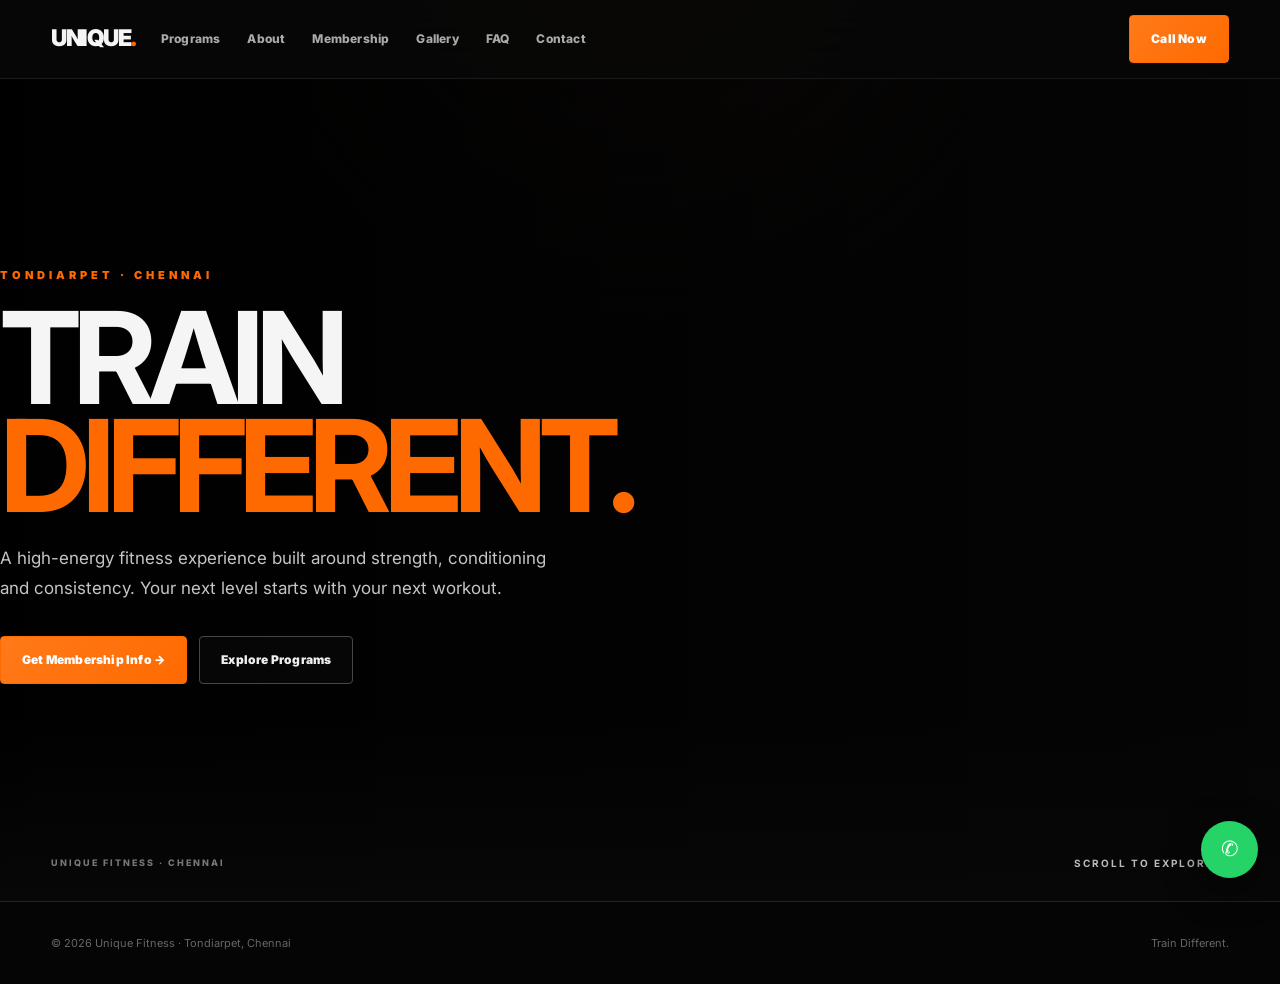
==== commit 7d53f083: "Simplify home page and move all detailed content to dedicated pages" ====
--- a/index.html
+++ b/index.html
@@ -4,21 +4,49 @@
 <meta charset="utf-8">
 <meta name="viewport" content="width=device-width,initial-scale=1">
 <meta name="theme-color" content="#090909">
-<meta name="description" content="Unique Fitness, Tondiarpet Chennai — strength, cardio, HIIT and personal training.">
+<meta name="description" content="Unique Fitness, Tondiarpet Chennai — Train Different.">
 <meta property="og:title" content="Unique Fitness — Train Different">
-<meta property="og:description" content="Premium fitness website concept for Unique Fitness, Tondiarpet.">
+<meta property="og:description" content="Unique Fitness, Tondiarpet Chennai.">
 <title>Unique Fitness | Tondiarpet, Chennai</title>
 <link rel="preconnect" href="https://fonts.googleapis.com">
 <link rel="preconnect" href="https://fonts.gstatic.com" crossorigin>
 <link href="https://fonts.googleapis.com/css2?family=Inter:wght@400;500;600;700;800;900&display=swap" rel="stylesheet">
 <link rel="stylesheet" href="styles.css">
+<style>
+.home-hero{min-height:calc(100svh - 78px);position:relative;display:flex;align-items:center;overflow:hidden;background:linear-gradient(90deg,rgba(0,0,0,.94) 0%,rgba(0,0,0,.72) 42%,rgba(0,0,0,.34) 100%),url('https://cdn.fitimg.in/studios/images1778489743-jjajqfjr4t5adt0g66jg.jpg') center/cover no-repeat}
+.home-hero:after{content:"";position:absolute;inset:auto 0 0;height:180px;background:linear-gradient(transparent,#070707);pointer-events:none}
+.home-content{position:relative;z-index:2;width:100%;padding:70px 0 100px}
+.home-kicker{color:var(--orange);font-size:11px;font-weight:900;letter-spacing:4px;text-transform:uppercase}
+.home-title{font-size:clamp(58px,10vw,132px);line-height:.84;letter-spacing:-8px;text-transform:uppercase;max-width:980px;margin:20px 0 25px}
+.home-title span{color:var(--orange)}
+.home-copy{max-width:560px;color:#c5c5c5;font-size:17px;line-height:1.75;margin-bottom:32px}
+.home-actions{display:flex;gap:12px;flex-wrap:wrap}
+.home-meta{position:absolute;z-index:3;left:4%;right:4%;bottom:30px;display:flex;justify-content:space-between;align-items:end;color:#777;font-size:9px;font-weight:800;letter-spacing:2px;text-transform:uppercase}
+.home-meta strong{color:#bbb;font-size:10px}
+@media(max-width:850px){
+ .home-hero{min-height:calc(100svh - 70px);background-position:62% center}
+ .home-content{padding:60px 0 90px}
+ .home-title{font-size:clamp(52px,14vw,88px);letter-spacing:-5px}
+ .home-copy{font-size:15px;max-width:500px}
+ .home-meta{left:4%;right:4%;bottom:22px}
+}
+@media(max-width:520px){
+ .home-hero{min-height:calc(100svh - 70px);background-position:65% center}
+ .home-content{padding:45px 0 90px}
+ .home-title{font-size:clamp(50px,15vw,72px);letter-spacing:-4px;max-width:360px}
+ .home-copy{font-size:14px;line-height:1.65;margin-bottom:25px}
+ .home-actions .btn{width:100%}
+ .home-meta{font-size:8px;letter-spacing:1.4px}
+ .home-meta strong{font-size:9px}
+}
+</style>
 </head>
 <body>
 
 <header class="nav">
   <div class="navin container">
-    <a class="logo" href="#top">UNIQUE<span class="orange">.</span></a>
-    <nav class="links">
+    <a class="logo" href="index.html">UNIQUE<span>.</span></a>
+    <nav class="links" aria-label="Main navigation">
       <a href="programs.html">Programs</a>
       <a href="about.html">About</a>
       <a href="membership.html">Membership</a>
@@ -26,11 +54,8 @@
       <a href="faq.html">FAQ</a>
       <a href="contact.html">Contact</a>
     </nav>
-    <div class="nav-cta">
-      <a class="btn outline" href="https://wa.me/918778790980" target="_blank" rel="noopener">WhatsApp</a>
-      <a class="btn" href="tel:+918778790980">Call Now</a>
-      <button class="menu" id="menuBtn" aria-label="Open menu">☰</button>
-    </div>
+    <a class="btn" href="tel:+918778790980">Call Now</a>
+    <button class="menu" id="menuBtn" aria-label="Open menu">☰</button>
   </div>
   <div class="mobile-menu" id="mobileMenu">
     <a href="programs.html">Programs</a>
@@ -42,161 +67,25 @@
   </div>
 </header>
 
-<main id="top">
-
-<section class="hero" style="min-height:calc(100vh - 74px);display:grid;align-items:center;position:relative;overflow:hidden;background:linear-gradient(90deg,rgba(0,0,0,.93),rgba(0,0,0,.38)),url('https://cdn.fitimg.in/studios/images1778489743-jjajqfjr4t5adt0g66jg.jpg') center/cover;">
-  <div class="container" style="padding:110px 0 90px;">
-    <div class="kicker">Tondiarpet · Chennai</div>
-    <h1 style="font-size:clamp(56px,9vw,112px);line-height:.88;letter-spacing:-7px;text-transform:uppercase;max-width:900px;margin:18px 0;">Train <span class="orange">Different.</span></h1>
-    <p style="max-width:570px;color:#ccc;font-size:17px;margin:25px 0 30px;">A high-energy fitness experience built around strength, conditioning and consistency. Your next level starts with your next workout.</p>
-    <div style="display:flex;gap:12px;flex-wrap:wrap;">
+<main>
+<section class="home-hero">
+  <div class="container home-content">
+    <div class="home-kicker">Tondiarpet · Chennai</div>
+    <h1 class="home-title">Train <span>Different.</span></h1>
+    <p class="home-copy">A high-energy fitness experience built around strength, conditioning and consistency. Your next level starts with your next workout.</p>
+    <div class="home-actions">
       <a class="btn" href="https://wa.me/918778790980?text=Hi%20Unique%20Fitness%2C%20I%27d%20like%20to%20know%20about%20membership." target="_blank" rel="noopener">Get Membership Info →</a>
       <a class="btn outline" href="programs.html">Explore Programs</a>
     </div>
   </div>
-</section>
-
-<section class="section" id="programs">
-  <div class="container">
-    <div class="head">
-      <div class="kicker">Programs</div>
-      <h2>Built for your goals.</h2>
-      <p class="muted">Whether you are starting out or pushing for your next milestone, train with a structure that keeps you moving.</p>
-    </div>
-    <div class="grid4">
-      <a class="card" href="programs.html"><span class="icon">↗</span><h3>Strength</h3><p>Build strength, improve technique and develop consistent training habits.</p></a>
-      <a class="card" href="programs.html"><span class="icon">✦</span><h3>Cardio</h3><p>Improve stamina and conditioning with focused cardio sessions.</p></a>
-      <a class="card" href="programs.html"><span class="icon">⌁</span><h3>HIIT</h3><p>High-intensity sessions designed to challenge your full body.</p></a>
-      <a class="card" href="programs.html"><span class="icon">◎</span><h3>Personal Training</h3><p>Goal-focused one-to-one guidance with a personalised approach.</p></a>
-    </div>
+  <div class="home-meta">
+    <span>Unique Fitness · Chennai</span>
+    <strong>Scroll to explore ↓</strong>
   </div>
 </section>
-
-<section class="section" id="about">
-  <div class="container about">
-    <img src="https://cdn.fitimg.in/studios/studio1778489189-w6ghhswqowp0tx2ut1ac.jpg" alt="Unique Fitness gym interior" loading="lazy">
-    <div>
-      <div class="kicker">About Unique</div>
-      <h2>More than a workout.</h2>
-      <p>Unique Fitness is built around consistency, energy and a community that keeps you accountable. Come in, put the work in and keep progressing.</p>
-      <p>Located in Tondiarpet, Chennai, the gym offers a focused environment for strength, conditioning, cardio and personal training.</p>
-      <div class="stats">
-        <div><b>01</b><small>Focused training</small></div>
-        <div><b>24/7*</b><small>Flexible access</small></div>
-        <div><b>∞</b><small>Room to improve</small></div>
-      </div>
-      <p class="demo-note">*Replace sample access/timing claims with owner-approved details.</p>
-      <a class="btn outline" href="about.html">Discover More →</a>
-    </div>
-  </div>
-</section>
-
-<section class="section" id="membership">
-  <div class="container">
-    <div class="head">
-      <div class="kicker">Membership</div>
-      <h2>Pick your pace.</h2>
-      <p class="muted">Sample plan cards for the demo. Final prices and inclusions can be replaced with the gym's approved membership details.</p>
-    </div>
-    <div class="plans">
-      <div class="plan">
-        <h3>Starter</h3>
-        <div class="price">Enquire <small>/ plan</small></div>
-        <ul><li>Gym access</li><li>Basic workout guidance</li><li>Fitness orientation</li></ul>
-        <a class="btn outline" href="membership.html">View Membership</a>
-      </div>
-      <div class="plan featured">
-        <span class="badge">POPULAR</span>
-        <h3>Transformation</h3>
-        <div class="price">Enquire <small>/ plan</small></div>
-        <ul><li>Gym access</li><li>Structured training support</li><li>Progress-focused guidance</li></ul>
-        <a class="btn" href="membership.html">View Membership</a>
-      </div>
-      <div class="plan">
-        <h3>Personal Training</h3>
-        <div class="price">Enquire <small>/ plan</small></div>
-        <ul><li>One-to-one coaching</li><li>Goal-based sessions</li><li>Personalised guidance</li></ul>
-        <a class="btn outline" href="membership.html">View Membership</a>
-      </div>
-    </div>
-  </div>
-</section>
-
-<section class="section" id="gallery">
-  <div class="container">
-    <div class="head">
-      <div class="kicker">Inside Unique</div>
-      <h2>Train. Sweat. Repeat.</h2>
-      <p class="muted">A glimpse of the training environment. Public/demo images should be replaced with owner-approved photos before launch.</p>
-    </div>
-    <div class="gallery">
-      <img src="https://cdn.fitimg.in/studios/images1778489765-8t85mfufnntfeal5e2va.jpg" alt="Unique Fitness training area" loading="lazy">
-      <img src="https://cdn.fitimg.in/studios/images1778489753-o9tfa8eipnaza62ateot.jpg" alt="Unique Fitness gym equipment" loading="lazy">
-      <img src="https://cdn.fitimg.in/studios/images1778489724-wfjopkvs7hrn8ogjrexa.jpg" alt="Unique Fitness workout area" loading="lazy">
-      <img src="https://cdn.fitimg.in/studios/images1778489743-jjajqfjr4t5adt0g66jg.jpg" alt="Unique Fitness gym" loading="lazy">
-      <img src="https://cdn.fitimg.in/studios/studio1778489189-w6ghhswqowp0tx2ut1ac.jpg" alt="Unique Fitness studio" loading="lazy">
-    </div>
-    <div style="margin-top:25px;"><a class="btn outline" href="gallery.html">Open Full Gallery →</a></div>
-  </div>
-</section>
-
-<section class="section">
-  <div class="container">
-    <div style="background:#111;border:1px solid #222;padding:40px;">
-      <div class="kicker">The mindset</div>
-      <p style="font-size:clamp(22px,3vw,34px);line-height:1.25;max-width:850px;margin-top:12px;">“A strong routine is built one workout at a time. Show up, put the work in and keep moving forward.”</p>
-      <small style="display:block;color:#777;margin-top:18px;">Demo messaging — replace with an approved member testimonial if available.</small>
-    </div>
-  </div>
-</section>
-
-<section class="section" id="faq">
-  <div class="container">
-    <div class="head">
-      <div class="kicker">FAQ</div>
-      <h2>Before you train.</h2>
-    </div>
-    <div class="faq">
-      <details><summary>Where is Unique Fitness located?</summary><p>Old No. 14/1, New No. 65/1, Ilaya Street, Tondiarpet, Chennai 600081.</p></details>
-      <details><summary>How can I ask about membership?</summary><p>Use the WhatsApp button or contact page to send an enquiry. The team can share current plans and pricing.</p></details>
-      <details><summary>Do you offer personal training?</summary><p>Personal training can be enquired about through the gym. Availability and pricing should be confirmed directly with the team.</p></details>
-      <details><summary>Can I visit before joining?</summary><p>Contact the gym to confirm visit timings and current joining options.</p></details>
-    </div>
-    <div style="margin-top:25px;"><a class="btn outline" href="faq.html">View All FAQs →</a></div>
-  </div>
-</section>
-
-<section class="section" id="contact">
-  <div class="container">
-    <div class="head">
-      <div class="kicker">Contact</div>
-      <h2>Come train with us.</h2>
-      <p class="muted">Call, WhatsApp or visit Unique Fitness in Tondiarpet.</p>
-    </div>
-    <div class="contact">
-      <div>
-        <div class="contact-card"><h3>Location</h3><p>Old No. 14/1, New No. 65/1, Ilaya Street, Tondiarpet, Chennai 600081.</p></div>
-        <div class="contact-card"><h3>Phone</h3><p><a href="tel:+918778790980">+91 87787 90980</a></p></div>
-        <div class="contact-card"><h3>WhatsApp</h3><p><a href="https://wa.me/918778790980" target="_blank" rel="noopener">Start a WhatsApp enquiry →</a></p></div>
-        <a class="btn" href="contact.html">Contact Page →</a>
-      </div>
-      <iframe class="map" src="https://www.google.com/maps?q=Unique%20Fitness%20Tondiarpet%20Chennai&output=embed" loading="lazy" title="Unique Fitness location map"></iframe>
-    </div>
-  </div>
-</section>
-
-<section class="section">
-  <div class="container">
-    <div class="cta">
-      <div><div class="kicker">Ready?</div><h2>Your next workout<br>starts here.</h2></div>
-      <a class="btn" href="https://wa.me/918778790980?text=Hi%20Unique%20Fitness%2C%20I%27d%20like%20to%20know%20more%20about%20membership." target="_blank" rel="noopener">Start a Conversation →</a>
-    </div>
-  </div>
-</section>
-
 </main>
 
-<a class="float" href="https://wa.me/918778790980" target="_blank" rel="noopener" aria-label="WhatsApp">◉</a>
+<a class="float" href="https://wa.me/918778790980" target="_blank" rel="noopener" aria-label="WhatsApp">✆</a>
 <footer><div class="container foot"><span>© 2026 Unique Fitness · Tondiarpet, Chennai</span><span>Train Different.</span></div></footer>
 <script src="script.js"></script>
 </body>
--- a/styles.css
+++ b/styles.css
@@ -1 +1,158 @@
-:root{--bg:#080808;--panel:#111;--line:#242424;--muted:#999;--orange:#ff6a00;--white:#f5f5f5}*{box-sizing:border-box}html{scroll-behavior:smooth}body{font-family:Inter,Arial,sans-serif;background:var(--bg);color:var(--white);line-height:1.6}a{text-decoration:none;color:inherit}.container{width:min(1180px,92%);margin:auto}.nav{position:sticky;top:0;z-index:99;background:rgba(8,8,8,.92);backdrop-filter:blur(16px);border-bottom:1px solid #222}.navin{height:74px;display:flex;align-items:center;justify-content:space-between}.links{display:flex;gap:22px;color:#bbb;font-size:13px;font-weight:700}.links a:hover{color:var(--orange)}.btn{display:inline-flex;align-items:center;justify-content:center;background:var(--orange);color:#fff;border:1px solid var(--orange);padding:13px 20px;border-radius:5px;font-size:13px;font-weight:800}.btn.outline{background:transparent;border-color:#555}.menu{display:none;background:none;border:0;color:#fff;font-size:25px}.mobile-menu{display:none}.section{padding:90px 0}.head{margin-bottom:40px}.head h1,.head h2{font-size:clamp(38px,6vw,64px);line-height:1;letter-spacing:-4px;margin:10px 0}.kicker,.orange{color:var(--orange)}.kicker{font-size:11px;font-weight:900;letter-spacing:3px;text-transform:uppercase}.muted,.card p,.plan li,.contact-card p{color:var(--muted)}.grid3,.grid4,.plans,.contact{display:grid;gap:14px}.grid3{grid-template-columns:repeat(3,1fr)}.grid4{grid-template-columns:repeat(4,1fr)}.plans{grid-template-columns:repeat(3,1fr)}.card,.plan,.contact-card,.faq{background:var(--panel);border:1px solid var(--line);padding:28px}.card:hover,.plan:hover{border-color:var(--orange)}.card{min-height:210px}.card h3{margin:45px 0 8px}.icon{color:var(--orange);font-size:25px}.about{display:grid;grid-template-columns:1fr 1fr;gap:55px;align-items:center}.about img{height:520px;object-fit:cover}.about p{color:#aaa;margin:18px 0}.stats{display:flex;gap:35px;margin-top:25px}.stats b{font-size:28px}.stats small{display:block;color:#777}.price{font-size:28px;font-weight:900;margin:18px 0}.plan{position:relative}.plan.featured{border-color:var(--orange)}.plan ul{list-style:none;margin:15px 0 25px}.plan li{padding:8px 0;border-bottom:1px solid #222}.plan li:before{content:'✓';color:var(--orange);margin-right:9px}.badge{position:absolute;right:16px;top:16px;background:var(--orange);color:#080808;padding:5px 8px;font-size:9px;font-weight:900}.gallery{display:grid;grid-template-columns:1.4fr 1fr 1fr;grid-template-rows:260px 260px;gap:12px}.gallery img{width:100%;height:100%;object-fit:cover}.gallery img:first-child{grid-row:span 2}.faq details{padding:20px 0;border-bottom:1px solid #282828}.faq summary{cursor:pointer;font-weight:700;list-style:none;display:flex;justify-content:space-between}.faq summary:after{content:'+';color:var(--orange)}.faq details[open] summary:after{content:'−'}.faq p{color:#999;padding-top:12px}.contact{grid-template-columns:1fr 1fr}.contact-card{margin-bottom:14px}.contact-card a{color:var(--orange);font-weight:700}.form{background:#111;border:1px solid #222;padding:25px}.field{margin-bottom:12px}.field label{display:block;color:#777;font-size:11px;margin-bottom:6px}.field input,.field textarea{width:100%;background:#090909;border:1px solid #292929;color:#fff;padding:12px;border-radius:4px}.field textarea{min-height:110px}.form .btn{width:100%}.map{width:100%;height:380px;border:0;filter:grayscale(1)}.cta{background:var(--orange);color:#080808;padding:55px;display:flex;align-items:center;justify-content:space-between}.cta h2{font-size:clamp(35px,5vw,58px);line-height:1}.cta .btn{background:#080808;border-color:#080808}.float{position:fixed;right:20px;bottom:20px;background:#25d366;color:#fff;width:56px;height:56px;border-radius:50%;display:grid;place-items:center;z-index:90}footer{border-top:1px solid #222;padding:28px 0;color:#777;font-size:12px}.foot{display:flex;justify-content:space-between}@media(max-width:850px){.links,.navin>.btn{display:none}.menu{display:block}.mobile-menu.open{display:block;background:#0d0d0d;padding:15px 4%}.mobile-menu a{display:block;padding:10px;color:#ccc}.grid3,.grid4,.plans,.about,.contact{grid-template-columns:1fr 1fr}.gallery{grid-template-columns:1fr 1fr;grid-template-rows:220px 220px}.gallery img:first-child{grid-row:span 1}}@media(max-width:520px){.grid3,.grid4,.plans,.about,.contact{grid-template-columns:1fr}.gallery{grid-template-columns:1fr;grid-template-rows:auto}.gallery img,.gallery img:first-child{height:235px;grid-row:auto}.foot{display:block}.foot span{display:block;margin:5px 0}}+:root{
+  --bg:#070707;--bg2:#0b0b0b;--panel:#101010;--panel2:#141414;--line:#242424;
+  --line2:#303030;--muted:#969696;--muted2:#6f6f6f;--orange:#ff6a00;--orange2:#ff7a1a;
+  --white:#f5f5f5;--shadow:0 24px 70px rgba(0,0,0,.45)
+}
+*{box-sizing:border-box;margin:0;padding:0}
+html{scroll-behavior:smooth;background:var(--bg)}
+body{font-family:Inter,Arial,sans-serif;background:radial-gradient(circle at 50% -10%,#17100b 0,transparent 34%),var(--bg);color:var(--white);line-height:1.65;overflow-x:hidden}
+body:before{content:"";position:fixed;inset:0;pointer-events:none;opacity:.035;background-image:linear-gradient(rgba(255,255,255,.5) 1px,transparent 1px),linear-gradient(90deg,rgba(255,255,255,.5) 1px,transparent 1px);background-size:60px 60px;mask-image:linear-gradient(to bottom,#000,transparent 75%);z-index:-1}
+a{text-decoration:none;color:inherit}
+img{display:block;max-width:100%}
+button,input,textarea{font:inherit}
+.container{width:min(1180px,92%);margin:auto}
+
+/* Navigation */
+.nav{position:sticky;top:0;z-index:99;background:rgba(7,7,7,.82);backdrop-filter:blur(20px);border-bottom:1px solid rgba(255,255,255,.08)}
+.navin{height:78px;display:flex;align-items:center;justify-content:space-between;gap:25px}
+.logo{font-size:23px;font-weight:900;letter-spacing:-1.5px}
+.logo span,.orange{color:var(--orange)}
+.links{display:flex;align-items:center;gap:27px;color:#aaa;font-size:12px;font-weight:800;letter-spacing:.2px}
+.links a{position:relative;transition:.25s}
+.links a:after{content:"";position:absolute;left:0;right:100%;bottom:-9px;height:2px;background:var(--orange);transition:.25s}
+.links a:hover{color:#fff}.links a:hover:after{right:0}
+.navin>.btn{margin-left:auto}
+.btn{display:inline-flex;align-items:center;justify-content:center;gap:8px;background:linear-gradient(135deg,var(--orange2),var(--orange));color:#fff;border:1px solid var(--orange);padding:13px 21px;border-radius:4px;font-size:12px;font-weight:900;letter-spacing:.2px;transition:transform .25s,box-shadow .25s,filter .25s}
+.btn:hover{transform:translateY(-3px);box-shadow:0 12px 28px rgba(255,106,0,.2);filter:brightness(1.08)}
+.btn.outline{background:rgba(255,255,255,.02);border-color:#454545;color:#eee}
+.btn.outline:hover{border-color:var(--orange);background:rgba(255,106,0,.06)}
+.menu{display:none;background:none;border:0;color:#fff;font-size:26px;cursor:pointer}
+.mobile-menu{display:none}
+
+/* Global sections */
+main{position:relative}
+.section{padding:105px 0;position:relative}
+.section:before{content:"";position:absolute;top:0;left:4%;right:4%;height:1px;background:linear-gradient(90deg,transparent,#1d1d1d,transparent)}
+.head{margin-bottom:48px}
+.head h1,.head h2{font-size:clamp(42px,6vw,72px);line-height:.98;letter-spacing:-4px;margin:11px 0 16px}
+.kicker{color:var(--orange);font-size:10px;font-weight:900;letter-spacing:3.5px;text-transform:uppercase}
+.muted{color:var(--muted);max-width:650px}
+.demo-note{font-size:10px;color:#666;margin:13px 0}
+
+/* Cards */
+.grid3,.grid4,.plans,.contact{display:grid;gap:15px}
+.grid3{grid-template-columns:repeat(3,1fr)}
+.grid4{grid-template-columns:repeat(4,1fr)}
+.plans{grid-template-columns:repeat(3,1fr)}
+.card,.plan,.contact-card,.faq{background:linear-gradient(145deg,rgba(255,255,255,.035),rgba(255,255,255,.012));border:1px solid var(--line);box-shadow:0 10px 40px rgba(0,0,0,.18)}
+.card{min-height:225px;padding:30px;position:relative;overflow:hidden;transition:.3s}
+.card:before{content:"";position:absolute;inset:auto -30% -65% 20%;height:150px;background:radial-gradient(circle,rgba(255,106,0,.14),transparent 65%);opacity:0;transition:.3s}
+.card:hover{border-color:rgba(255,106,0,.65);transform:translateY(-7px);box-shadow:var(--shadow)}
+.card:hover:before{opacity:1}
+.card h3{margin:48px 0 9px;font-size:20px;letter-spacing:-.5px}
+.card p{color:#8d8d8d;font-size:13px;line-height:1.7}
+.icon{color:var(--orange);font-size:25px;font-weight:700}
+.num{position:absolute;right:22px;top:19px;color:#444;font-size:10px;font-weight:900;letter-spacing:1px}
+
+/* About */
+.about{display:grid;grid-template-columns:1fr 1fr;gap:70px;align-items:center}
+.about img{height:560px;width:100%;object-fit:cover;border:1px solid #292929;box-shadow:var(--shadow);filter:saturate(.9) contrast(1.05)}
+.about p{color:#aaa;margin:18px 0}
+.stats{display:flex;gap:42px;margin:30px 0}
+.stats b{font-size:30px;letter-spacing:-1px}
+.stats small{display:block;color:#707070;font-size:10px;text-transform:uppercase;letter-spacing:1px}
+
+/* Membership */
+.plan{padding:32px;position:relative;transition:.3s}
+.plan:hover{transform:translateY(-6px);border-color:#444}
+.plan.featured{border-color:var(--orange);box-shadow:0 20px 60px rgba(255,106,0,.08)}
+.plan h3{font-size:21px}
+.price{font-size:30px;font-weight:900;margin:20px 0 7px;letter-spacing:-1px}
+.price small{font-size:10px;color:#777;font-weight:500}
+.plan ul{list-style:none;margin:18px 0 28px}
+.plan li{padding:10px 0;border-bottom:1px solid #222;color:#999;font-size:13px}
+.plan li:before{content:"✓";color:var(--orange);font-weight:900;margin-right:10px}
+.badge{position:absolute;right:18px;top:18px;background:var(--orange);color:#080808;padding:6px 9px;font-size:8px;font-weight:900;letter-spacing:1px}
+
+/* Gallery */
+.gallery{display:grid;grid-template-columns:1.4fr 1fr 1fr;grid-template-rows:270px 270px;gap:12px}
+.gallery img{width:100%;height:100%;object-fit:cover;border:1px solid #222;filter:saturate(.8);transition:.4s}
+.gallery img:hover{filter:saturate(1) brightness(1.12);transform:scale(1.01)}
+.gallery img:first-child{grid-row:span 2}
+
+/* FAQ */
+.faq{padding:0 28px}
+.faq details{padding:23px 0;border-bottom:1px solid #282828}
+.faq details:last-child{border-bottom:0}
+.faq summary{cursor:pointer;font-weight:800;list-style:none;display:flex;justify-content:space-between;gap:25px}
+.faq summary::-webkit-details-marker{display:none}
+.faq summary:after{content:"+";color:var(--orange);font-size:20px}
+.faq details[open] summary:after{content:"−"}
+.faq p{color:#8d8d8d;padding:14px 35px 2px 0;font-size:13px}
+
+/* Contact */
+.contact{grid-template-columns:1fr 1fr;gap:18px}
+.contact-card{padding:28px;margin-bottom:14px}
+.contact-card h3{margin-bottom:7px}
+.contact-card p{color:#999;font-size:13px}
+.contact-card a{color:var(--orange);font-weight:800}
+.form{background:linear-gradient(145deg,#121212,#0d0d0d);border:1px solid #272727;padding:28px;box-shadow:var(--shadow)}
+.field{margin-bottom:14px}
+.field label{display:block;color:#777;font-size:10px;font-weight:800;text-transform:uppercase;letter-spacing:1px;margin-bottom:7px}
+.field input,.field textarea{width:100%;background:#080808;border:1px solid #292929;color:#fff;padding:13px;border-radius:3px;outline:none;transition:.2s}
+.field input:focus,.field textarea:focus{border-color:var(--orange);box-shadow:0 0 0 3px rgba(255,106,0,.08)}
+.field textarea{min-height:115px;resize:vertical}
+.form .btn{width:100%}
+.map{width:100%;height:410px;border:1px solid #242424;filter:grayscale(1) contrast(1.05);box-shadow:var(--shadow)}
+
+/* CTA */
+.cta{background:linear-gradient(135deg,#ff7614,#e95700);color:#080808;padding:62px;display:flex;align-items:center;justify-content:space-between;gap:30px;position:relative;overflow:hidden;box-shadow:0 25px 70px rgba(255,106,0,.1)}
+.cta:after{content:"";position:absolute;width:400px;height:400px;right:-130px;top:-210px;border:1px solid rgba(0,0,0,.16);border-radius:50%;box-shadow:0 0 0 45px rgba(0,0,0,.06),0 0 0 90px rgba(0,0,0,.04)}
+.cta>*{position:relative;z-index:1}
+.cta h2{font-size:clamp(36px,5vw,62px);line-height:.95;letter-spacing:-3px}
+.cta .kicker{color:#111}
+
+/* Floating + footer */
+.float{position:fixed;right:22px;bottom:22px;background:#25d366;color:#fff;width:57px;height:57px;border-radius:50%;display:grid;place-items:center;z-index:90;font-size:21px;box-shadow:0 12px 35px rgba(0,0,0,.55);transition:.25s}
+.float:hover{transform:translateY(-4px) scale(1.04)}
+footer{border-top:1px solid #222;padding:32px 0;color:#666;font-size:11px;background:#050505}
+.foot{display:flex;justify-content:space-between;gap:20px}
+
+/* Inner page polish */
+main>.section:first-child{padding-top:125px}
+main>.section:first-child .head{max-width:800px}
+main>.section:first-child .head h1{font-size:clamp(52px,8vw,88px)}
+.reveal{opacity:0;transform:translateY(20px);transition:opacity .7s ease,transform .7s ease}
+.reveal.show{opacity:1;transform:none}
+
+/* Responsive */
+@media(max-width:850px){
+  .navin{height:70px}
+  .links,.navin>.btn{display:none}
+  .menu{display:block;margin-left:auto}
+  .mobile-menu.open{display:block;background:rgba(10,10,10,.98);padding:15px 4%;border-bottom:1px solid #222}
+  .mobile-menu a{display:block;padding:12px 0;color:#ccc;font-size:13px;font-weight:700;border-bottom:1px solid #1d1d1d}
+  .grid3,.grid4,.plans,.about,.contact{grid-template-columns:1fr 1fr}
+  .gallery{grid-template-columns:1fr 1fr;grid-template-rows:220px 220px}
+  .gallery img:first-child{grid-row:span 1}
+  .about{gap:35px}
+  .about img{height:430px}
+  .cta{padding:42px}
+}
+@media(max-width:520px){
+  .container{width:min(92%,390px)}
+  .section{padding:78px 0}
+  main>.section:first-child{padding-top:92px}
+  .head h1,.head h2{letter-spacing:-3px}
+  .grid3,.grid4,.plans,.about,.contact{grid-template-columns:1fr}
+  .gallery{grid-template-columns:1fr;grid-template-rows:auto}
+  .gallery img,.gallery img:first-child{height:235px;grid-row:auto}
+  .about img{height:340px}
+  .stats{gap:22px}
+  .stats b{font-size:24px}
+  .cta{padding:34px 27px;display:block}
+  .cta .btn{margin-top:25px}
+  .foot{display:block}
+  .foot span{display:block;margin:6px 0}
+  .float{right:16px;bottom:16px}
+}
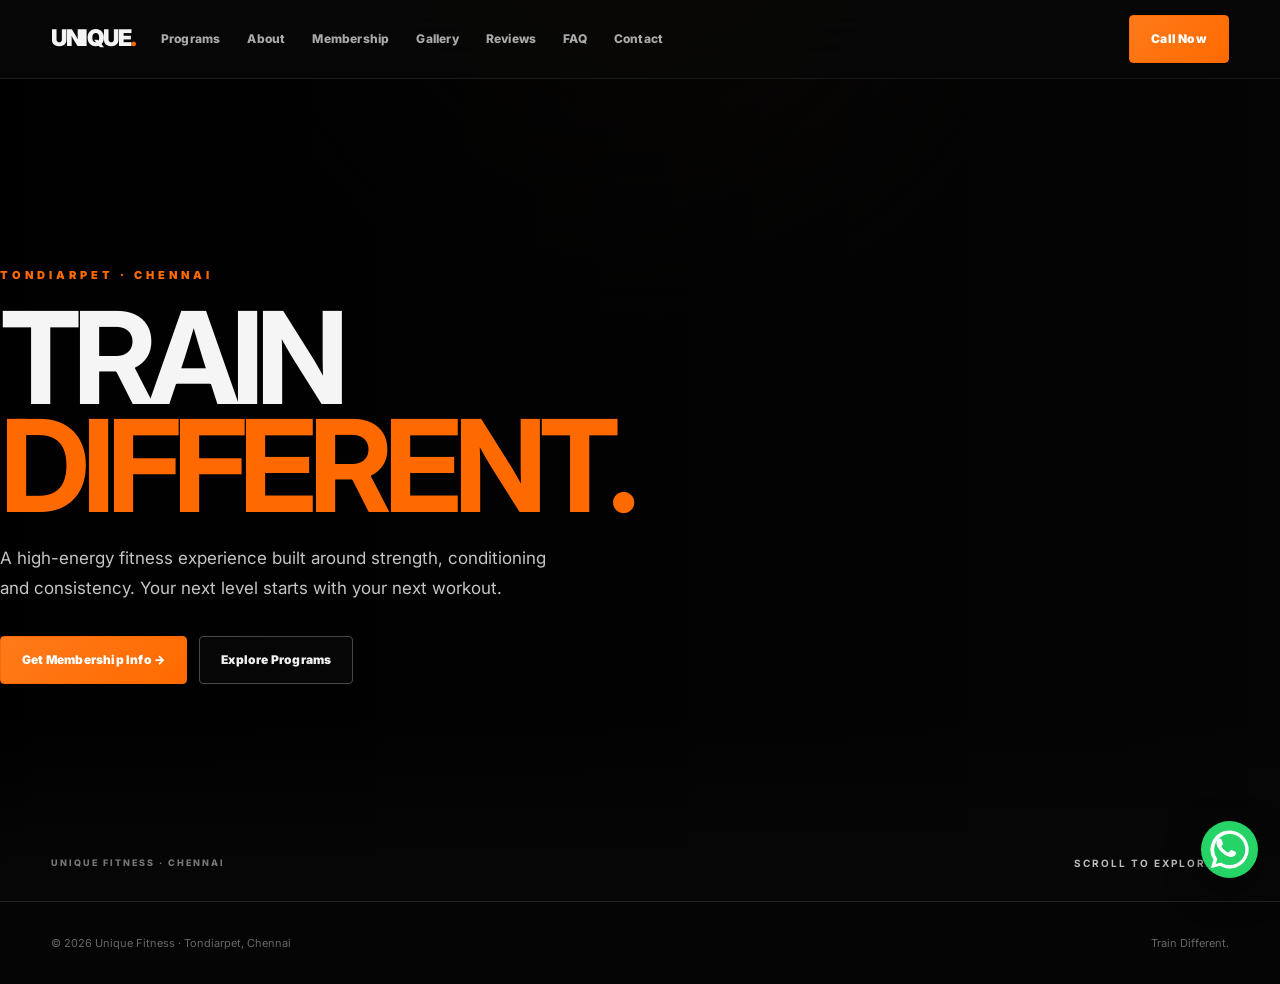
==== commit 28aaf60d: "Add Reviews navigation and exact WhatsApp-style floating icon" ====
--- a/index.html
+++ b/index.html
@@ -50,7 +50,7 @@
       <a href="programs.html">Programs</a>
       <a href="about.html">About</a>
       <a href="membership.html">Membership</a>
-      <a href="gallery.html">Gallery</a>
+      <a href="gallery.html">Gallery</a><a href="reviews.html">Reviews</a>
       <a href="faq.html">FAQ</a>
       <a href="contact.html">Contact</a>
     </nav>
@@ -85,7 +85,7 @@
 </section>
 </main>
 
-<a class="float" href="https://wa.me/918778790980" target="_blank" rel="noopener" aria-label="WhatsApp">✆</a>
+<a class="float" href="https://wa.me/918778790980" target="_blank" rel="noopener" aria-label="Chat on WhatsApp"><svg viewBox="0 0 32 32" aria-hidden="true"><path fill="white" d="M19.11 17.19c-.27-.14-1.6-.79-1.85-.88-.25-.09-.43-.14-.61.14-.18.27-.7.88-.86 1.06-.16.18-.32.2-.59.07-.27-.14-1.14-.42-2.17-1.34-.8-.71-1.34-1.58-1.5-1.85-.16-.27-.02-.42.12-.56.12-.12.27-.32.41-.48.14-.16.18-.27.27-.45.09-.18.05-.34-.02-.48-.07-.14-.61-1.47-.84-2.01-.22-.53-.45-.46-.61-.47h-.52c-.18 0-.48.07-.73.34-.25.27-.95.93-.95 2.26s.98 2.62 1.11 2.8c.14.18 1.92 2.93 4.65 4.11.65.28 1.16.45 1.56.58.65.21 1.24.18 1.71.11.52-.08 1.6-.66 1.82-1.29.23-.63.23-1.17.16-1.29-.07-.11-.25-.18-.52-.32z"/><path fill="white" d="M16.02 5.33a10.67 10.67 0 0 0-9.05 16.32L5.5 26.5l4.99-1.42a10.67 10.67 0 1 0 5.53-19.75zm0 19.42a8.73 8.73 0 0 1-4.45-1.22l-.32-.19-2.96.84.86-2.88-.21-.33a8.73 8.73 0 1 1 7.08 3.78z"/></svg></a>
 <footer><div class="container foot"><span>© 2026 Unique Fitness · Tondiarpet, Chennai</span><span>Train Different.</span></div></footer>
 <script src="script.js"></script>
 </body>
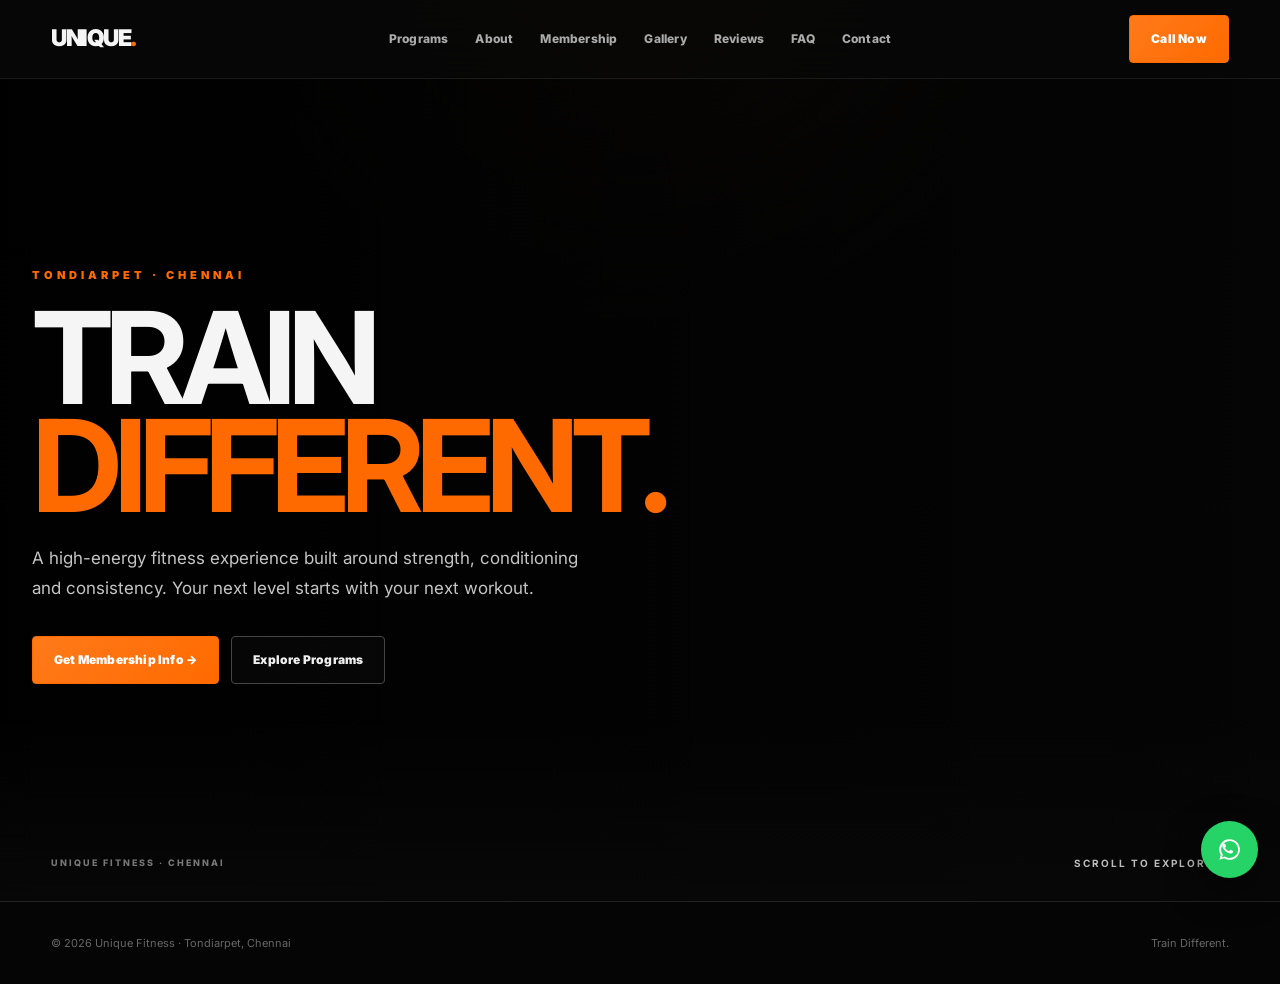
==== commit eb23bc89: "Add subtle left spacing to hero content" ====
--- a/index.html
+++ b/index.html
@@ -15,7 +15,7 @@
 <style>
 .home-hero{min-height:calc(100svh - 78px);position:relative;display:flex;align-items:center;overflow:hidden;background:linear-gradient(90deg,rgba(0,0,0,.94) 0%,rgba(0,0,0,.72) 42%,rgba(0,0,0,.34) 100%),url('https://cdn.fitimg.in/studios/images1778489743-jjajqfjr4t5adt0g66jg.jpg') center/cover no-repeat}
 .home-hero:after{content:"";position:absolute;inset:auto 0 0;height:180px;background:linear-gradient(transparent,#070707);pointer-events:none}
-.home-content{position:relative;z-index:2;width:100%;padding:70px 0 100px}
+.home-content{position:relative;z-index:2;width:100%;padding:70px 2.5% 100px}
 .home-kicker{color:var(--orange);font-size:11px;font-weight:900;letter-spacing:4px;text-transform:uppercase}
 .home-title{font-size:clamp(58px,10vw,132px);line-height:.84;letter-spacing:-8px;text-transform:uppercase;max-width:980px;margin:20px 0 25px}
 .home-title span{color:var(--orange)}
--- a/styles.css
+++ b/styles.css
@@ -17,7 +17,7 @@
 .navin{height:78px;display:flex;align-items:center;justify-content:space-between;gap:25px}
 .logo{font-size:23px;font-weight:900;letter-spacing:-1.5px}
 .logo span,.orange{color:var(--orange)}
-.links{display:flex;align-items:center;gap:27px;color:#aaa;font-size:12px;font-weight:800;letter-spacing:.2px}
+.links{display:flex;align-items:center;gap:27px;color:#aaa;font-size:12px;font-weight:800;letter-spacing:.2px;position:absolute;left:50%;transform:translateX(-50%)}
 .links a{position:relative;transition:.25s}
 .links a:after{content:"";position:absolute;left:0;right:100%;bottom:-9px;height:2px;background:var(--orange);transition:.25s}
 .links a:hover{color:#fff}.links a:hover:after{right:0}
@@ -114,7 +114,7 @@
 
 /* Floating + footer */
 .float{position:fixed;right:22px;bottom:22px;background:#25d366;color:#fff;width:57px;height:57px;border-radius:50%;display:grid;place-items:center;z-index:90;font-size:21px;box-shadow:0 12px 35px rgba(0,0,0,.55);transition:.25s}
-.float:hover{transform:translateY(-4px) scale(1.04)}
+.float svg{width:31px;height:31px;display:block}.float:hover{transform:translateY(-4px) scale(1.04)}
 footer{border-top:1px solid #222;padding:32px 0;color:#666;font-size:11px;background:#050505}
 .foot{display:flex;justify-content:space-between;gap:20px}
 
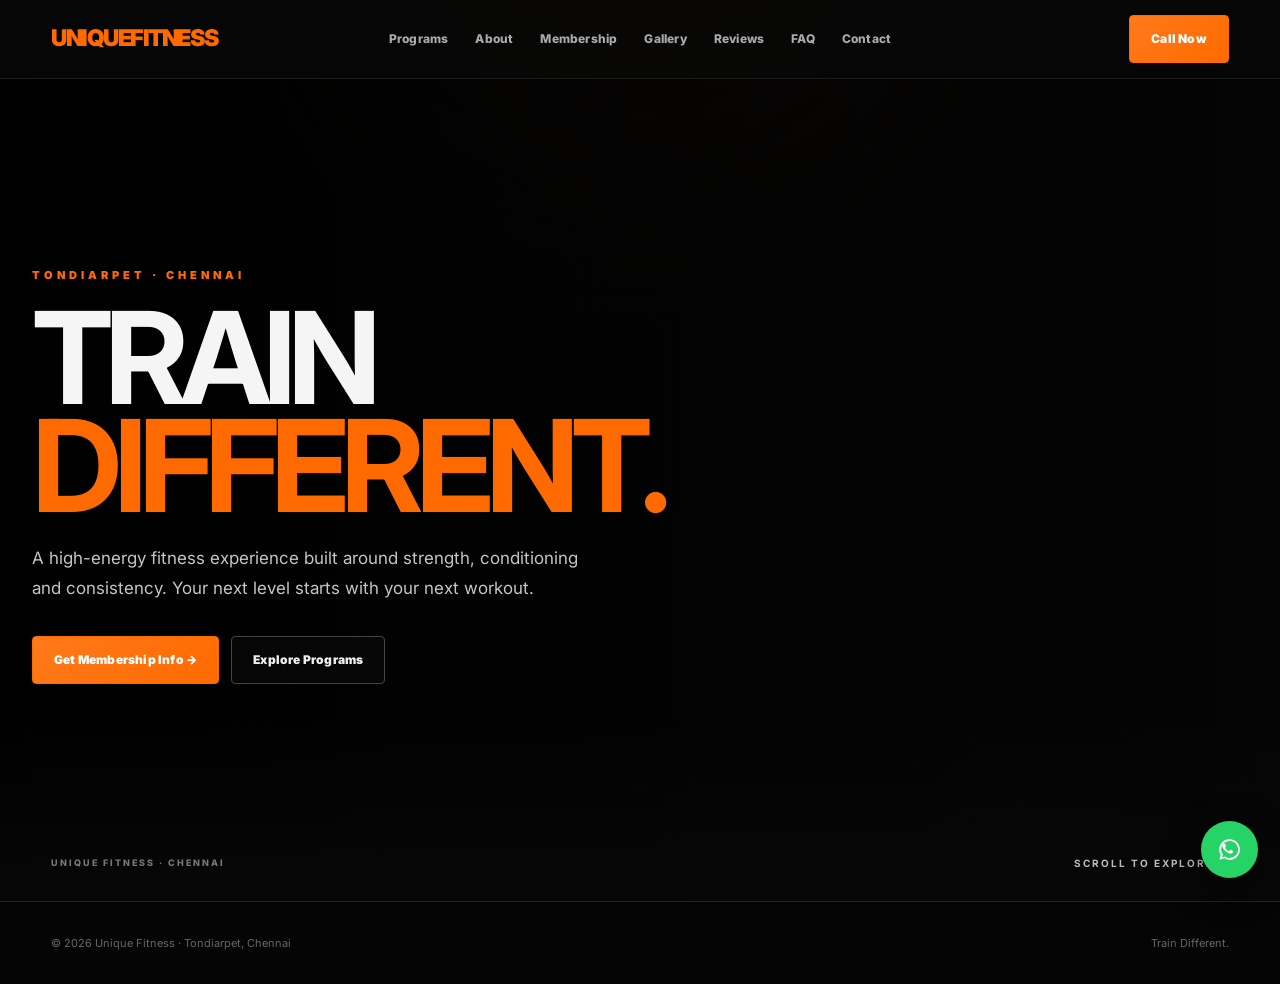
==== commit dc0505ca: "Update header logo to Unique Fitness branding" ====
--- a/index.html
+++ b/index.html
@@ -45,7 +45,7 @@
 
 <header class="nav">
   <div class="navin container">
-    <a class="logo" href="index.html">UNIQUE<span>.</span></a>
+    <a class="logo" href="index.html" aria-label="Unique Fitness"><span class="logo-line logo-top">UNI<span class="logo-accent">Q</span>UE</span><span class="logo-line logo-bottom">FITN<span class="logo-accent">E</span>SS</span></a>
     <nav class="links" aria-label="Main navigation">
       <a href="programs.html">Programs</a>
       <a href="about.html">About</a>
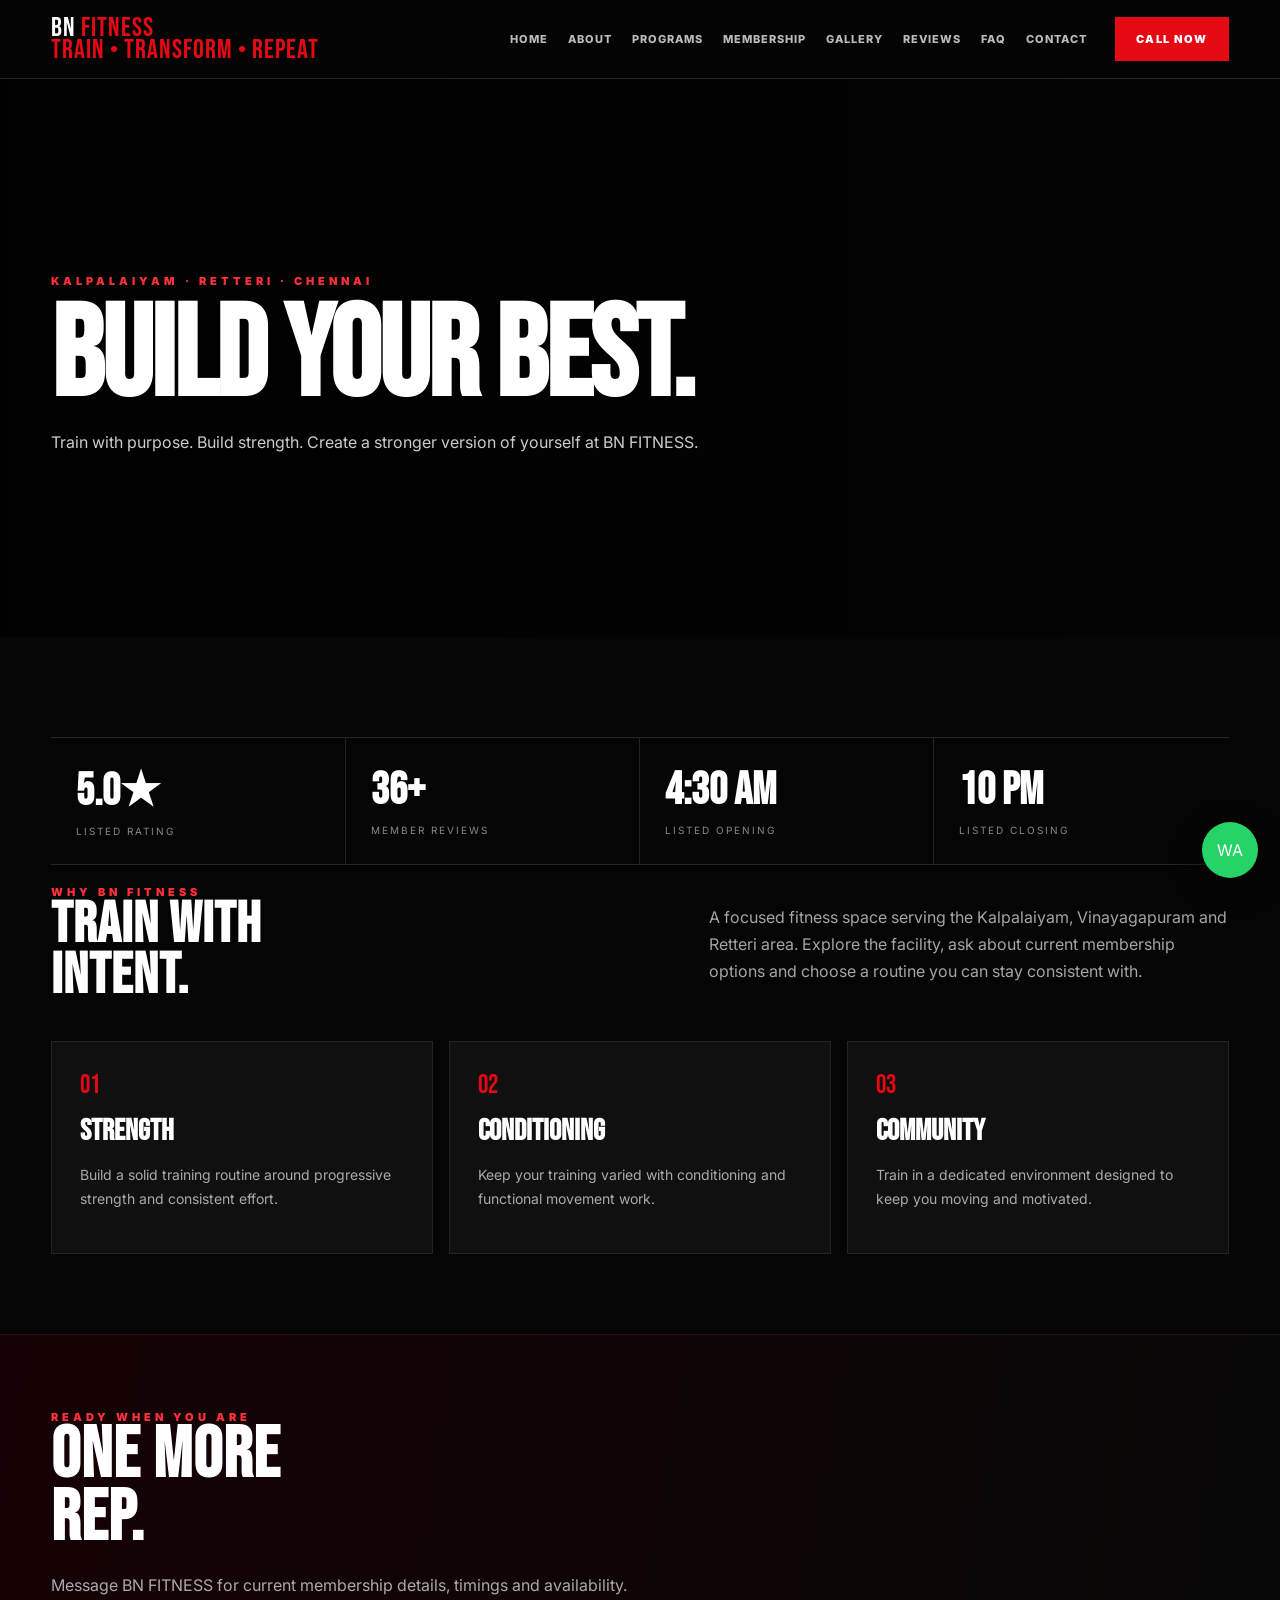
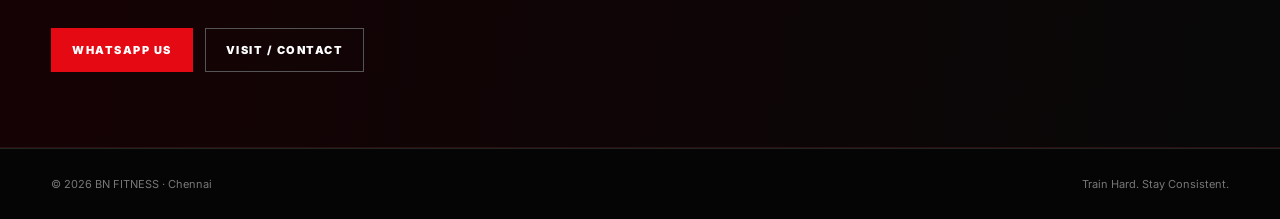
==== commit 2d1c7838: "BN FITNESS website: update index.html" ====
--- a/index.html
+++ b/index.html
@@ -1,92 +1 @@
-<!doctype html>
-<html lang="en">
-<head>
-<meta charset="utf-8">
-<meta name="viewport" content="width=device-width,initial-scale=1">
-<meta name="theme-color" content="#090909">
-<meta name="description" content="Unique Fitness, Tondiarpet Chennai — Train Different.">
-<meta property="og:title" content="Unique Fitness — Train Different">
-<meta property="og:description" content="Unique Fitness, Tondiarpet Chennai.">
-<title>Unique Fitness | Tondiarpet, Chennai</title>
-<link rel="preconnect" href="https://fonts.googleapis.com">
-<link rel="preconnect" href="https://fonts.gstatic.com" crossorigin>
-<link href="https://fonts.googleapis.com/css2?family=Inter:wght@400;500;600;700;800;900&display=swap" rel="stylesheet">
-<link rel="stylesheet" href="styles.css">
-<style>
-.home-hero{min-height:calc(100svh - 78px);position:relative;display:flex;align-items:center;overflow:hidden;background:linear-gradient(90deg,rgba(0,0,0,.94) 0%,rgba(0,0,0,.72) 42%,rgba(0,0,0,.34) 100%),url('https://cdn.fitimg.in/studios/images1778489743-jjajqfjr4t5adt0g66jg.jpg') center/cover no-repeat}
-.home-hero:after{content:"";position:absolute;inset:auto 0 0;height:180px;background:linear-gradient(transparent,#070707);pointer-events:none}
-.home-content{position:relative;z-index:2;width:100%;padding:70px 2.5% 100px}
-.home-kicker{color:var(--orange);font-size:11px;font-weight:900;letter-spacing:4px;text-transform:uppercase}
-.home-title{font-size:clamp(58px,10vw,132px);line-height:.84;letter-spacing:-8px;text-transform:uppercase;max-width:980px;margin:20px 0 25px}
-.home-title span{color:var(--orange)}
-.home-copy{max-width:560px;color:#c5c5c5;font-size:17px;line-height:1.75;margin-bottom:32px}
-.home-actions{display:flex;gap:12px;flex-wrap:wrap}
-.home-meta{position:absolute;z-index:3;left:4%;right:4%;bottom:30px;display:flex;justify-content:space-between;align-items:end;color:#777;font-size:9px;font-weight:800;letter-spacing:2px;text-transform:uppercase}
-.home-meta strong{color:#bbb;font-size:10px}
-@media(max-width:850px){
- .home-hero{min-height:calc(100svh - 70px);background-position:62% center}
- .home-content{padding:60px 0 90px}
- .home-title{font-size:clamp(52px,14vw,88px);letter-spacing:-5px}
- .home-copy{font-size:15px;max-width:500px}
- .home-meta{left:4%;right:4%;bottom:22px}
-}
-@media(max-width:520px){
- .home-hero{min-height:calc(100svh - 70px);background-position:65% center}
- .home-content{padding:45px 0 90px}
- .home-title{font-size:clamp(50px,15vw,72px);letter-spacing:-4px;max-width:360px}
- .home-copy{font-size:14px;line-height:1.65;margin-bottom:25px}
- .home-actions .btn{width:100%}
- .home-meta{font-size:8px;letter-spacing:1.4px}
- .home-meta strong{font-size:9px}
-}
-</style>
-</head>
-<body>
-
-<header class="nav">
-  <div class="navin container">
-    <a class="logo" href="index.html" aria-label="Unique Fitness"><span class="logo-line logo-top">UNI<span class="logo-accent">Q</span>UE</span><span class="logo-line logo-bottom">FITN<span class="logo-accent">E</span>SS</span></a>
-    <nav class="links" aria-label="Main navigation">
-      <a href="programs.html">Programs</a>
-      <a href="about.html">About</a>
-      <a href="membership.html">Membership</a>
-      <a href="gallery.html">Gallery</a><a href="reviews.html">Reviews</a>
-      <a href="faq.html">FAQ</a>
-      <a href="contact.html">Contact</a>
-    </nav>
-    <a class="btn" href="tel:+918778790980">Call Now</a>
-    <button class="menu" id="menuBtn" aria-label="Open menu">☰</button>
-  </div>
-  <div class="mobile-menu" id="mobileMenu">
-    <a href="programs.html">Programs</a>
-    <a href="about.html">About</a>
-    <a href="membership.html">Membership</a>
-    <a href="gallery.html">Gallery</a>
-    <a href="faq.html">FAQ</a>
-    <a href="contact.html">Contact</a>
-  </div>
-</header>
-
-<main>
-<section class="home-hero">
-  <div class="container home-content">
-    <div class="home-kicker">Tondiarpet · Chennai</div>
-    <h1 class="home-title">Train <span>Different.</span></h1>
-    <p class="home-copy">A high-energy fitness experience built around strength, conditioning and consistency. Your next level starts with your next workout.</p>
-    <div class="home-actions">
-      <a class="btn" href="https://wa.me/918778790980?text=Hi%20Unique%20Fitness%2C%20I%27d%20like%20to%20know%20about%20membership." target="_blank" rel="noopener">Get Membership Info →</a>
-      <a class="btn outline" href="programs.html">Explore Programs</a>
-    </div>
-  </div>
-  <div class="home-meta">
-    <span>Unique Fitness · Chennai</span>
-    <strong>Scroll to explore ↓</strong>
-  </div>
-</section>
-</main>
-
-<a class="float" href="https://wa.me/918778790980" target="_blank" rel="noopener" aria-label="Chat on WhatsApp"><svg viewBox="0 0 32 32" aria-hidden="true"><path fill="white" d="M19.11 17.19c-.27-.14-1.6-.79-1.85-.88-.25-.09-.43-.14-.61.14-.18.27-.7.88-.86 1.06-.16.18-.32.2-.59.07-.27-.14-1.14-.42-2.17-1.34-.8-.71-1.34-1.58-1.5-1.85-.16-.27-.02-.42.12-.56.12-.12.27-.32.41-.48.14-.16.18-.27.27-.45.09-.18.05-.34-.02-.48-.07-.14-.61-1.47-.84-2.01-.22-.53-.45-.46-.61-.47h-.52c-.18 0-.48.07-.73.34-.25.27-.95.93-.95 2.26s.98 2.62 1.11 2.8c.14.18 1.92 2.93 4.65 4.11.65.28 1.16.45 1.56.58.65.21 1.24.18 1.71.11.52-.08 1.6-.66 1.82-1.29.23-.63.23-1.17.16-1.29-.07-.11-.25-.18-.52-.32z"/><path fill="white" d="M16.02 5.33a10.67 10.67 0 0 0-9.05 16.32L5.5 26.5l4.99-1.42a10.67 10.67 0 1 0 5.53-19.75zm0 19.42a8.73 8.73 0 0 1-4.45-1.22l-.32-.19-2.96.84.86-2.88-.21-.33a8.73 8.73 0 1 1 7.08 3.78z"/></svg></a>
-<footer><div class="container foot"><span>© 2026 Unique Fitness · Tondiarpet, Chennai</span><span>Train Different.</span></div></footer>
-<script src="script.js"></script>
-</body>
-</html>+<!doctype html><html lang="en"><head><meta charset="utf-8"><meta name="viewport" content="width=device-width,initial-scale=1"><meta name="theme-color" content="#050505"><meta name="description" content="Train with purpose. Build strength. Create a stronger version of yourself at BN FITNESS."><title>BUILD YOUR BEST. | BN FITNESS</title><link rel="stylesheet" href="styles.css"></head><body><header class="nav"><div class="navin container"><a class="logo" href="index.html"><span>BN <span class="logo-accent">FITNESS</span></span><span class="logo-accent">TRAIN • TRANSFORM • REPEAT</span></a><nav class="links"><a href="index.html">Home</a><a href="about.html">About</a><a href="programs.html">Programs</a><a href="membership.html">Membership</a><a href="gallery.html">Gallery</a><a href="reviews.html">Reviews</a><a href="faq.html">FAQ</a><a href="contact.html">Contact</a></nav><a class="btn" href="tel:+917550177070">Call Now</a><button class="menu" id="menuBtn">☰</button></div><div class="mobile-menu" id="mobileMenu"><a href="index.html">Home</a><a href="about.html">About</a><a href="programs.html">Programs</a><a href="membership.html">Membership</a><a href="gallery.html">Gallery</a><a href="reviews.html">Reviews</a><a href="faq.html">FAQ</a><a href="contact.html">Contact</a></div></header><main><section class="hero" style="background-image:url('https://images.unsplash.com/photo-1534438327276-14e5300c3a48?auto=format&fit=crop&w=1800&q=85')"><div class="container hero-content"><div class="eyebrow">KALPALAIYAM · RETTERI · CHENNAI</div><h1>BUILD YOUR BEST.</h1><p>Train with purpose. Build strength. Create a stronger version of yourself at BN FITNESS.</p></div></section><section class="page"><div class="container"><div class="stats"><div class="stat"><strong>5.0★</strong><span>Listed rating</span></div><div class="stat"><strong>36+</strong><span>Member reviews</span></div><div class="stat"><strong>4:30 AM</strong><span>Listed opening</span></div><div class="stat"><strong>10 PM</strong><span>Listed closing</span></div></div><div class="section-head"><div><div class="eyebrow">WHY BN FITNESS</div><h2>TRAIN WITH<br>INTENT.</h2></div><p>A focused fitness space serving the Kalpalaiyam, Vinayagapuram and Retteri area. Explore the facility, ask about current membership options and choose a routine you can stay consistent with.</p></div><div class="grid"><article class="card"><span class="num">01</span><h3>Strength</h3><p>Build a solid training routine around progressive strength and consistent effort.</p></article><article class="card"><span class="num">02</span><h3>Conditioning</h3><p>Keep your training varied with conditioning and functional movement work.</p></article><article class="card"><span class="num">03</span><h3>Community</h3><p>Train in a dedicated environment designed to keep you moving and motivated.</p></article></div></div></section><section class="cta"><div class="container"><div class="eyebrow">READY WHEN YOU ARE</div><h2>ONE MORE<br>REP.</h2><p>Message BN FITNESS for current membership details, timings and availability.</p><div class="actions"><a class="btn" href="https://wa.me/917550177070?text=Hi%20BN%20FITNESS%2C%20I%27d%20like%20to%20know%20about%20membership." target="_blank">WhatsApp Us</a><a class="btn outline" href="contact.html">Visit / Contact</a></div></div></section></main><footer><div class="container foot"><span>© 2026 BN FITNESS · Chennai</span><span>Train Hard. Stay Consistent.</span></div></footer><a class="float" href="https://wa.me/917550177070?text=Hi%20BN%20FITNESS%2C%20I%27d%20like%20to%20know%20more." target="_blank" aria-label="WhatsApp">WA</a><script src="script.js"></script></body></html>
--- a/styles.css
+++ b/styles.css
@@ -1,158 +1 @@
-:root{
-  --bg:#070707;--bg2:#0b0b0b;--panel:#101010;--panel2:#141414;--line:#242424;
-  --line2:#303030;--muted:#969696;--muted2:#6f6f6f;--orange:#ff6a00;--orange2:#ff7a1a;
-  --white:#f5f5f5;--shadow:0 24px 70px rgba(0,0,0,.45)
-}
-*{box-sizing:border-box;margin:0;padding:0}
-html{scroll-behavior:smooth;background:var(--bg)}
-body{font-family:Inter,Arial,sans-serif;background:radial-gradient(circle at 50% -10%,#17100b 0,transparent 34%),var(--bg);color:var(--white);line-height:1.65;overflow-x:hidden}
-body:before{content:"";position:fixed;inset:0;pointer-events:none;opacity:.035;background-image:linear-gradient(rgba(255,255,255,.5) 1px,transparent 1px),linear-gradient(90deg,rgba(255,255,255,.5) 1px,transparent 1px);background-size:60px 60px;mask-image:linear-gradient(to bottom,#000,transparent 75%);z-index:-1}
-a{text-decoration:none;color:inherit}
-img{display:block;max-width:100%}
-button,input,textarea{font:inherit}
-.container{width:min(1180px,92%);margin:auto}
-
-/* Navigation */
-.nav{position:sticky;top:0;z-index:99;background:rgba(7,7,7,.82);backdrop-filter:blur(20px);border-bottom:1px solid rgba(255,255,255,.08)}
-.navin{height:78px;display:flex;align-items:center;justify-content:space-between;gap:25px}
-.logo{font-size:23px;font-weight:900;letter-spacing:-1.5px}
-.logo span,.orange{color:var(--orange)}
-.links{display:flex;align-items:center;gap:27px;color:#aaa;font-size:12px;font-weight:800;letter-spacing:.2px;position:absolute;left:50%;transform:translateX(-50%)}
-.links a{position:relative;transition:.25s}
-.links a:after{content:"";position:absolute;left:0;right:100%;bottom:-9px;height:2px;background:var(--orange);transition:.25s}
-.links a:hover{color:#fff}.links a:hover:after{right:0}
-.navin>.btn{margin-left:auto}
-.btn{display:inline-flex;align-items:center;justify-content:center;gap:8px;background:linear-gradient(135deg,var(--orange2),var(--orange));color:#fff;border:1px solid var(--orange);padding:13px 21px;border-radius:4px;font-size:12px;font-weight:900;letter-spacing:.2px;transition:transform .25s,box-shadow .25s,filter .25s}
-.btn:hover{transform:translateY(-3px);box-shadow:0 12px 28px rgba(255,106,0,.2);filter:brightness(1.08)}
-.btn.outline{background:rgba(255,255,255,.02);border-color:#454545;color:#eee}
-.btn.outline:hover{border-color:var(--orange);background:rgba(255,106,0,.06)}
-.menu{display:none;background:none;border:0;color:#fff;font-size:26px;cursor:pointer}
-.mobile-menu{display:none}
-
-/* Global sections */
-main{position:relative}
-.section{padding:105px 0;position:relative}
-.section:before{content:"";position:absolute;top:0;left:4%;right:4%;height:1px;background:linear-gradient(90deg,transparent,#1d1d1d,transparent)}
-.head{margin-bottom:48px}
-.head h1,.head h2{font-size:clamp(42px,6vw,72px);line-height:.98;letter-spacing:-4px;margin:11px 0 16px}
-.kicker{color:var(--orange);font-size:10px;font-weight:900;letter-spacing:3.5px;text-transform:uppercase}
-.muted{color:var(--muted);max-width:650px}
-.demo-note{font-size:10px;color:#666;margin:13px 0}
-
-/* Cards */
-.grid3,.grid4,.plans,.contact{display:grid;gap:15px}
-.grid3{grid-template-columns:repeat(3,1fr)}
-.grid4{grid-template-columns:repeat(4,1fr)}
-.plans{grid-template-columns:repeat(3,1fr)}
-.card,.plan,.contact-card,.faq{background:linear-gradient(145deg,rgba(255,255,255,.035),rgba(255,255,255,.012));border:1px solid var(--line);box-shadow:0 10px 40px rgba(0,0,0,.18)}
-.card{min-height:225px;padding:30px;position:relative;overflow:hidden;transition:.3s}
-.card:before{content:"";position:absolute;inset:auto -30% -65% 20%;height:150px;background:radial-gradient(circle,rgba(255,106,0,.14),transparent 65%);opacity:0;transition:.3s}
-.card:hover{border-color:rgba(255,106,0,.65);transform:translateY(-7px);box-shadow:var(--shadow)}
-.card:hover:before{opacity:1}
-.card h3{margin:48px 0 9px;font-size:20px;letter-spacing:-.5px}
-.card p{color:#8d8d8d;font-size:13px;line-height:1.7}
-.icon{color:var(--orange);font-size:25px;font-weight:700}
-.num{position:absolute;right:22px;top:19px;color:#444;font-size:10px;font-weight:900;letter-spacing:1px}
-
-/* About */
-.about{display:grid;grid-template-columns:1fr 1fr;gap:70px;align-items:center}
-.about img{height:560px;width:100%;object-fit:cover;border:1px solid #292929;box-shadow:var(--shadow);filter:saturate(.9) contrast(1.05)}
-.about p{color:#aaa;margin:18px 0}
-.stats{display:flex;gap:42px;margin:30px 0}
-.stats b{font-size:30px;letter-spacing:-1px}
-.stats small{display:block;color:#707070;font-size:10px;text-transform:uppercase;letter-spacing:1px}
-
-/* Membership */
-.plan{padding:32px;position:relative;transition:.3s}
-.plan:hover{transform:translateY(-6px);border-color:#444}
-.plan.featured{border-color:var(--orange);box-shadow:0 20px 60px rgba(255,106,0,.08)}
-.plan h3{font-size:21px}
-.price{font-size:30px;font-weight:900;margin:20px 0 7px;letter-spacing:-1px}
-.price small{font-size:10px;color:#777;font-weight:500}
-.plan ul{list-style:none;margin:18px 0 28px}
-.plan li{padding:10px 0;border-bottom:1px solid #222;color:#999;font-size:13px}
-.plan li:before{content:"✓";color:var(--orange);font-weight:900;margin-right:10px}
-.badge{position:absolute;right:18px;top:18px;background:var(--orange);color:#080808;padding:6px 9px;font-size:8px;font-weight:900;letter-spacing:1px}
-
-/* Gallery */
-.gallery{display:grid;grid-template-columns:1.4fr 1fr 1fr;grid-template-rows:270px 270px;gap:12px}
-.gallery img{width:100%;height:100%;object-fit:cover;border:1px solid #222;filter:saturate(.8);transition:.4s}
-.gallery img:hover{filter:saturate(1) brightness(1.12);transform:scale(1.01)}
-.gallery img:first-child{grid-row:span 2}
-
-/* FAQ */
-.faq{padding:0 28px}
-.faq details{padding:23px 0;border-bottom:1px solid #282828}
-.faq details:last-child{border-bottom:0}
-.faq summary{cursor:pointer;font-weight:800;list-style:none;display:flex;justify-content:space-between;gap:25px}
-.faq summary::-webkit-details-marker{display:none}
-.faq summary:after{content:"+";color:var(--orange);font-size:20px}
-.faq details[open] summary:after{content:"−"}
-.faq p{color:#8d8d8d;padding:14px 35px 2px 0;font-size:13px}
-
-/* Contact */
-.contact{grid-template-columns:1fr 1fr;gap:18px}
-.contact-card{padding:28px;margin-bottom:14px}
-.contact-card h3{margin-bottom:7px}
-.contact-card p{color:#999;font-size:13px}
-.contact-card a{color:var(--orange);font-weight:800}
-.form{background:linear-gradient(145deg,#121212,#0d0d0d);border:1px solid #272727;padding:28px;box-shadow:var(--shadow)}
-.field{margin-bottom:14px}
-.field label{display:block;color:#777;font-size:10px;font-weight:800;text-transform:uppercase;letter-spacing:1px;margin-bottom:7px}
-.field input,.field textarea{width:100%;background:#080808;border:1px solid #292929;color:#fff;padding:13px;border-radius:3px;outline:none;transition:.2s}
-.field input:focus,.field textarea:focus{border-color:var(--orange);box-shadow:0 0 0 3px rgba(255,106,0,.08)}
-.field textarea{min-height:115px;resize:vertical}
-.form .btn{width:100%}
-.map{width:100%;height:410px;border:1px solid #242424;filter:grayscale(1) contrast(1.05);box-shadow:var(--shadow)}
-
-/* CTA */
-.cta{background:linear-gradient(135deg,#ff7614,#e95700);color:#080808;padding:62px;display:flex;align-items:center;justify-content:space-between;gap:30px;position:relative;overflow:hidden;box-shadow:0 25px 70px rgba(255,106,0,.1)}
-.cta:after{content:"";position:absolute;width:400px;height:400px;right:-130px;top:-210px;border:1px solid rgba(0,0,0,.16);border-radius:50%;box-shadow:0 0 0 45px rgba(0,0,0,.06),0 0 0 90px rgba(0,0,0,.04)}
-.cta>*{position:relative;z-index:1}
-.cta h2{font-size:clamp(36px,5vw,62px);line-height:.95;letter-spacing:-3px}
-.cta .kicker{color:#111}
-
-/* Floating + footer */
-.float{position:fixed;right:22px;bottom:22px;background:#25d366;color:#fff;width:57px;height:57px;border-radius:50%;display:grid;place-items:center;z-index:90;font-size:21px;box-shadow:0 12px 35px rgba(0,0,0,.55);transition:.25s}
-.float svg{width:31px;height:31px;display:block}.float:hover{transform:translateY(-4px) scale(1.04)}
-footer{border-top:1px solid #222;padding:32px 0;color:#666;font-size:11px;background:#050505}
-.foot{display:flex;justify-content:space-between;gap:20px}
-
-/* Inner page polish */
-main>.section:first-child{padding-top:125px}
-main>.section:first-child .head{max-width:800px}
-main>.section:first-child .head h1{font-size:clamp(52px,8vw,88px)}
-.reveal{opacity:0;transform:translateY(20px);transition:opacity .7s ease,transform .7s ease}
-.reveal.show{opacity:1;transform:none}
-
-/* Responsive */
-@media(max-width:850px){
-  .navin{height:70px}
-  .links,.navin>.btn{display:none}
-  .menu{display:block;margin-left:auto}
-  .mobile-menu.open{display:block;background:rgba(10,10,10,.98);padding:15px 4%;border-bottom:1px solid #222}
-  .mobile-menu a{display:block;padding:12px 0;color:#ccc;font-size:13px;font-weight:700;border-bottom:1px solid #1d1d1d}
-  .grid3,.grid4,.plans,.about,.contact{grid-template-columns:1fr 1fr}
-  .gallery{grid-template-columns:1fr 1fr;grid-template-rows:220px 220px}
-  .gallery img:first-child{grid-row:span 1}
-  .about{gap:35px}
-  .about img{height:430px}
-  .cta{padding:42px}
-}
-@media(max-width:520px){
-  .container{width:min(92%,390px)}
-  .section{padding:78px 0}
-  main>.section:first-child{padding-top:92px}
-  .head h1,.head h2{letter-spacing:-3px}
-  .grid3,.grid4,.plans,.about,.contact{grid-template-columns:1fr}
-  .gallery{grid-template-columns:1fr;grid-template-rows:auto}
-  .gallery img,.gallery img:first-child{height:235px;grid-row:auto}
-  .about img{height:340px}
-  .stats{gap:22px}
-  .stats b{font-size:24px}
-  .cta{padding:34px 27px;display:block}
-  .cta .btn{margin-top:25px}
-  .foot{display:block}
-  .foot span{display:block;margin:6px 0}
-  .float{right:16px;bottom:16px}
-}
+@import url('https://fonts.googleapis.com/css2?family=Bebas+Neue&family=Inter:wght@400;500;600;700;800;900&display=swap');:root{--red:#e50914;--black:#050505;--panel:#101010;--line:#242424;--muted:#a5a5a5}*{box-sizing:border-box}html{scroll-behavior:smooth}body{margin:0;background:var(--black);color:#fff;font-family:Inter,Arial,sans-serif}a{color:inherit;text-decoration:none}button,input,textarea,select{font:inherit}.container{width:min(1180px,92%);margin:auto}.nav{position:sticky;top:0;z-index:50;background:rgba(5,5,5,.95);backdrop-filter:blur(14px);border-bottom:1px solid var(--line)}.navin{height:78px;display:flex;align-items:center;gap:28px}.logo{display:flex;flex-direction:column;line-height:.82;font-family:'Bebas Neue';font-size:27px;letter-spacing:1px;min-width:150px}.logo-accent{color:var(--red)}.links{display:flex;gap:20px;align-items:center;margin-left:auto}.links a{font-size:11px;font-weight:800;text-transform:uppercase;letter-spacing:1px;color:#bbb}.links a:hover{color:#fff}.btn{display:inline-flex;align-items:center;justify-content:center;background:var(--red);color:#fff;border:1px solid var(--red);padding:14px 20px;font-size:11px;font-weight:900;letter-spacing:1.5px;text-transform:uppercase;transition:.2s;cursor:pointer}.btn:hover{background:#fff;color:#050505;border-color:#fff;transform:translateY(-2px)}.btn.outline{background:transparent;border-color:#555}.menu{display:none;margin-left:auto;background:none;border:0;color:#fff;font-size:26px}.mobile-menu{display:none;border-top:1px solid var(--line);padding:15px 4%;background:#090909}.mobile-menu.open{display:grid}.mobile-menu a{padding:14px 0;font-weight:800;font-size:12px;text-transform:uppercase;border-bottom:1px solid #181818}.hero{min-height:62vh;display:flex;align-items:end;position:relative;overflow:hidden;background-size:cover;background-position:center}.hero:before{content:"";position:absolute;inset:0;background:linear-gradient(90deg,rgba(0,0,0,.9),rgba(0,0,0,.42)),linear-gradient(0deg,#050505,transparent 45%)}.hero-content{position:relative;padding:100px 0 70px}.eyebrow{color:#ff303b;font-size:11px;font-weight:900;letter-spacing:4px;text-transform:uppercase}.hero h1{font-family:'Bebas Neue';font-size:clamp(65px,10vw,130px);line-height:.82;letter-spacing:-2px;margin:18px 0}.hero h1 span{color:var(--red)}.hero p{max-width:650px;color:#ccc;line-height:1.75;font-size:16px}.page{padding:80px 0}.section-head{display:flex;justify-content:space-between;gap:30px;align-items:end;margin-bottom:40px}.section-head h2,.split h2,.cta h2{font-family:'Bebas Neue';line-height:.88;margin:0;letter-spacing:1px}.section-head h2{font-size:58px}.section-head p{max-width:520px;color:var(--muted);line-height:1.7}.grid{display:grid;grid-template-columns:repeat(3,1fr);gap:16px}.card{background:var(--panel);border:1px solid var(--line);padding:28px}.card h3{font-family:'Bebas Neue';font-size:30px;margin:12px 0}.card p,.review p{color:#aaa;line-height:1.7;font-size:14px}.num{color:var(--red);font-family:'Bebas Neue';font-size:26px}.split{display:grid;grid-template-columns:1fr 1fr;gap:50px;align-items:center}.split h2{font-size:70px;margin-bottom:20px}.split p{color:#aaa;line-height:1.8}.visual{min-height:470px;background-size:cover;background-position:center;border:1px solid var(--line)}.stats{display:grid;grid-template-columns:repeat(4,1fr);border-top:1px solid var(--line);border-bottom:1px solid var(--line);margin:20px 0}.stat{padding:25px;border-right:1px solid var(--line)}.stat:last-child{border:0}.stat strong{display:block;font-family:'Bebas Neue';font-size:45px}.stat span{color:#888;text-transform:uppercase;font-size:10px;letter-spacing:2px}.cta{padding:75px 0;background:linear-gradient(100deg,#160204,#080808);border-top:1px solid #291010;border-bottom:1px solid #291010}.cta h2{font-size:72px;margin:0 0 22px}.cta p{color:#aaa;max-width:600px;line-height:1.7}.actions{display:flex;gap:12px;flex-wrap:wrap;margin-top:28px}.form{display:grid;gap:14px}.form input,.form textarea,.form select{width:100%;background:#0d0d0d;color:#fff;border:1px solid #292929;padding:16px;outline:none}.form input:focus,.form textarea:focus,.form select:focus{border-color:var(--red)}.form textarea{min-height:150px;resize:vertical}.stars{color:#ffb300;letter-spacing:2px}.review{padding:26px;background:#0e0e0e;border:1px solid var(--line)}.gallery{display:grid;grid-template-columns:repeat(3,1fr);gap:8px}.gallery figure{margin:0;aspect-ratio:1;overflow:hidden;background:#111}.gallery img{width:100%;height:100%;object-fit:cover;transition:.5s}.gallery figure:hover img{transform:scale(1.06)}.faq{border-top:1px solid var(--line)}.faq details{border-bottom:1px solid var(--line);padding:22px 0}.faq summary{cursor:pointer;font-weight:800;list-style:none}.faq summary::-webkit-details-marker{display:none}.faq p{color:#aaa;line-height:1.7;max-width:800px}.map{width:100%;height:420px;border:0;filter:grayscale(1) contrast(1.1)}footer{border-top:1px solid var(--line);padding:28px 0;color:#777;font-size:11px}.foot{display:flex;justify-content:space-between;gap:20px}.float{position:fixed;right:22px;bottom:22px;width:56px;height:56px;border-radius:50%;background:#25d366;display:grid;place-items:center;z-index:40;box-shadow:0 10px 30px rgba(0,0,0,.45)}.float svg{width:28px}.notice{padding:15px 18px;background:#110d0d;border:1px solid #3a1717;color:#aaa;font-size:12px;line-height:1.6;margin-bottom:25px}@media(max-width:900px){.links,.navin>.btn{display:none}.menu{display:block}.grid{grid-template-columns:1fr 1fr}.split{grid-template-columns:1fr}.stats{grid-template-columns:1fr 1fr}.stat:nth-child(2){border-right:0}.stat:nth-child(-n+2){border-bottom:1px solid var(--line)}.gallery{grid-template-columns:1fr 1fr}.section-head{display:block}.section-head p{margin-top:15px}}@media(max-width:560px){.navin{height:70px}.hero-content{padding:80px 0 55px}.hero h1{font-size:70px}.page{padding:60px 0}.grid,.gallery{grid-template-columns:1fr}.split h2,.section-head h2,.cta h2{font-size:52px}.visual{min-height:330px}.stats{grid-template-columns:1fr 1fr}.stat{padding:20px 14px}.stat strong{font-size:36px}.foot{display:block}.foot span{display:block;margin:7px 0}}
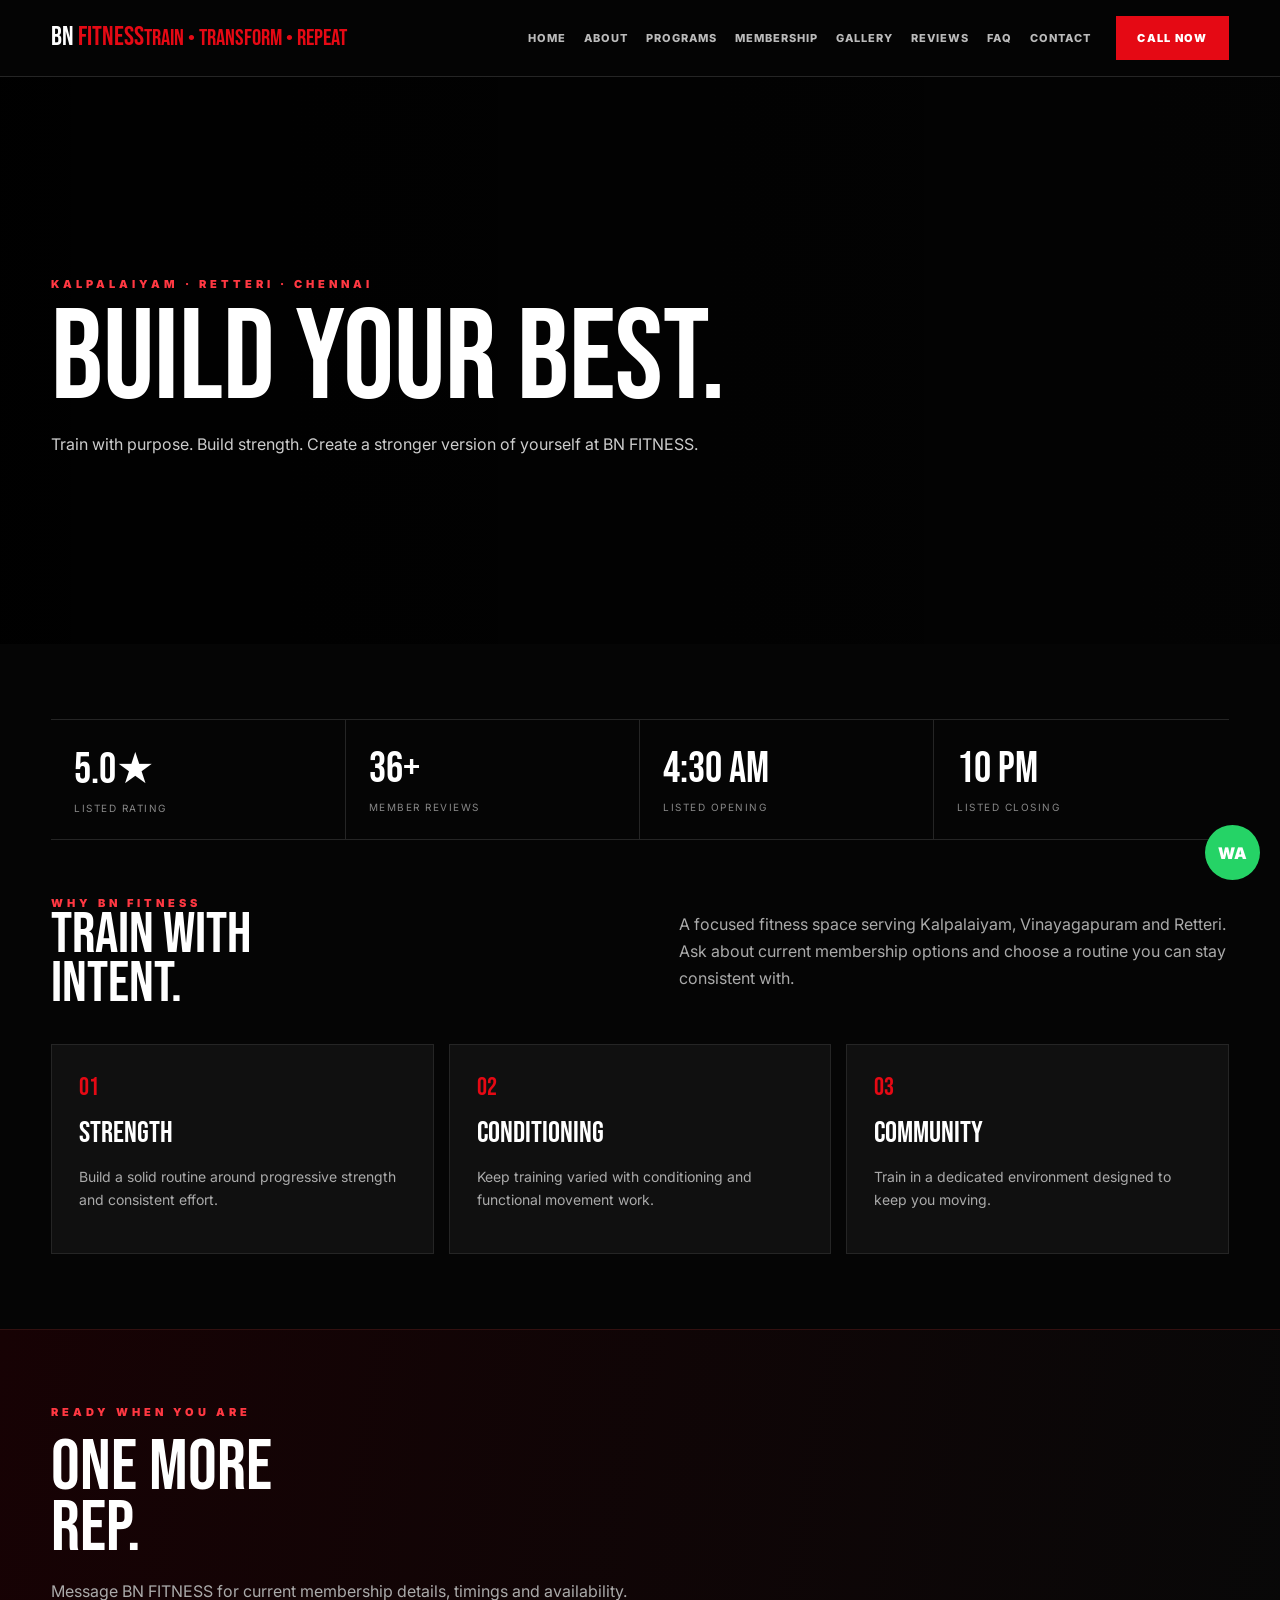
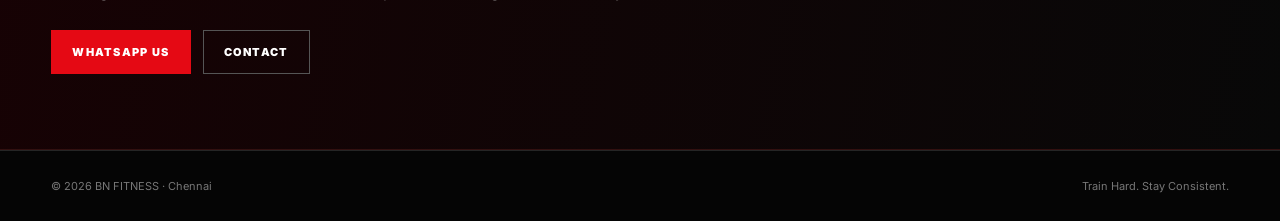
==== commit 539b9002: "Build BN FITNESS premium multi-page website" ====
--- a/index.html
+++ b/index.html
@@ -1 +1 @@
-<!doctype html><html lang="en"><head><meta charset="utf-8"><meta name="viewport" content="width=device-width,initial-scale=1"><meta name="theme-color" content="#050505"><meta name="description" content="Train with purpose. Build strength. Create a stronger version of yourself at BN FITNESS."><title>BUILD YOUR BEST. | BN FITNESS</title><link rel="stylesheet" href="styles.css"></head><body><header class="nav"><div class="navin container"><a class="logo" href="index.html"><span>BN <span class="logo-accent">FITNESS</span></span><span class="logo-accent">TRAIN • TRANSFORM • REPEAT</span></a><nav class="links"><a href="index.html">Home</a><a href="about.html">About</a><a href="programs.html">Programs</a><a href="membership.html">Membership</a><a href="gallery.html">Gallery</a><a href="reviews.html">Reviews</a><a href="faq.html">FAQ</a><a href="contact.html">Contact</a></nav><a class="btn" href="tel:+917550177070">Call Now</a><button class="menu" id="menuBtn">☰</button></div><div class="mobile-menu" id="mobileMenu"><a href="index.html">Home</a><a href="about.html">About</a><a href="programs.html">Programs</a><a href="membership.html">Membership</a><a href="gallery.html">Gallery</a><a href="reviews.html">Reviews</a><a href="faq.html">FAQ</a><a href="contact.html">Contact</a></div></header><main><section class="hero" style="background-image:url('https://images.unsplash.com/photo-1534438327276-14e5300c3a48?auto=format&fit=crop&w=1800&q=85')"><div class="container hero-content"><div class="eyebrow">KALPALAIYAM · RETTERI · CHENNAI</div><h1>BUILD YOUR BEST.</h1><p>Train with purpose. Build strength. Create a stronger version of yourself at BN FITNESS.</p></div></section><section class="page"><div class="container"><div class="stats"><div class="stat"><strong>5.0★</strong><span>Listed rating</span></div><div class="stat"><strong>36+</strong><span>Member reviews</span></div><div class="stat"><strong>4:30 AM</strong><span>Listed opening</span></div><div class="stat"><strong>10 PM</strong><span>Listed closing</span></div></div><div class="section-head"><div><div class="eyebrow">WHY BN FITNESS</div><h2>TRAIN WITH<br>INTENT.</h2></div><p>A focused fitness space serving the Kalpalaiyam, Vinayagapuram and Retteri area. Explore the facility, ask about current membership options and choose a routine you can stay consistent with.</p></div><div class="grid"><article class="card"><span class="num">01</span><h3>Strength</h3><p>Build a solid training routine around progressive strength and consistent effort.</p></article><article class="card"><span class="num">02</span><h3>Conditioning</h3><p>Keep your training varied with conditioning and functional movement work.</p></article><article class="card"><span class="num">03</span><h3>Community</h3><p>Train in a dedicated environment designed to keep you moving and motivated.</p></article></div></div></section><section class="cta"><div class="container"><div class="eyebrow">READY WHEN YOU ARE</div><h2>ONE MORE<br>REP.</h2><p>Message BN FITNESS for current membership details, timings and availability.</p><div class="actions"><a class="btn" href="https://wa.me/917550177070?text=Hi%20BN%20FITNESS%2C%20I%27d%20like%20to%20know%20about%20membership." target="_blank">WhatsApp Us</a><a class="btn outline" href="contact.html">Visit / Contact</a></div></div></section></main><footer><div class="container foot"><span>© 2026 BN FITNESS · Chennai</span><span>Train Hard. Stay Consistent.</span></div></footer><a class="float" href="https://wa.me/917550177070?text=Hi%20BN%20FITNESS%2C%20I%27d%20like%20to%20know%20more." target="_blank" aria-label="WhatsApp">WA</a><script src="script.js"></script></body></html>+<!doctype html><html lang="en"><head><meta charset="utf-8"><meta name="viewport" content="width=device-width,initial-scale=1"><meta name="theme-color" content="#050505"><meta name="description" content="Train with purpose. Build strength. Create a stronger version of yourself at BN FITNESS."><title>BUILD YOUR BEST. | BN FITNESS</title><link rel="stylesheet" href="styles.css"></head><body><header class="nav"><div class="navin container"><a class="logo" href="index.html">BN <span class="red">FITNESS</span><small class="red">TRAIN • TRANSFORM • REPEAT</small></a><nav class="links"><a href="index.html">Home</a><a href="about.html">About</a><a href="programs.html">Programs</a><a href="membership.html">Membership</a><a href="gallery.html">Gallery</a><a href="reviews.html">Reviews</a><a href="faq.html">FAQ</a><a href="contact.html">Contact</a></nav><a class="btn" href="tel:+917550177070">Call Now</a><button class="menu" id="menuBtn">☰</button></div><div class="mobile" id="mobileMenu"><a href="index.html">Home</a><a href="about.html">About</a><a href="programs.html">Programs</a><a href="membership.html">Membership</a><a href="gallery.html">Gallery</a><a href="reviews.html">Reviews</a><a href="faq.html">FAQ</a><a href="contact.html">Contact</a></div></header><section class="hero" style="background-image:url('https://images.unsplash.com/photo-1534438327276-14e5300c3a48?auto=format&fit=crop&w=1800&q=85')"><div class="container"><div class="ey">KALPALAIYAM · RETTERI · CHENNAI</div><h1>BUILD YOUR BEST.</h1><p>Train with purpose. Build strength. Create a stronger version of yourself at BN FITNESS.</p></div></section><section class="page"><div class="container"><div class="stats"><div class="stat"><strong>5.0★</strong><span>Listed rating</span></div><div class="stat"><strong>36+</strong><span>Member reviews</span></div><div class="stat"><strong>4:30 AM</strong><span>Listed opening</span></div><div class="stat"><strong>10 PM</strong><span>Listed closing</span></div></div><div class="head"><div><div class="ey">WHY BN FITNESS</div><h2>TRAIN WITH<br>INTENT.</h2></div><p>A focused fitness space serving Kalpalaiyam, Vinayagapuram and Retteri. Ask about current membership options and choose a routine you can stay consistent with.</p></div><div class="grid"><article class="card"><span class="num">01</span><h3>Strength</h3><p>Build a solid routine around progressive strength and consistent effort.</p></article><article class="card"><span class="num">02</span><h3>Conditioning</h3><p>Keep training varied with conditioning and functional movement work.</p></article><article class="card"><span class="num">03</span><h3>Community</h3><p>Train in a dedicated environment designed to keep you moving.</p></article></div></div></section><section class="cta"><div class="container"><div class="ey">READY WHEN YOU ARE</div><h2>ONE MORE<br>REP.</h2><p>Message BN FITNESS for current membership details, timings and availability.</p><div class="actions"><a class="btn" href="https://wa.me/917550177070?text=Hi%20BN%20FITNESS%2C%20I%27d%20like%20membership%20details." target="_blank">WhatsApp Us</a><a class="btn out" href="contact.html">Contact</a></div></div></section><footer><div class="container foot"><span>© 2026 BN FITNESS · Chennai</span><span>Train Hard. Stay Consistent.</span></div></footer><a class="float" href="https://wa.me/917550177070" target="_blank">WA</a><script src="script.js"></script></body></html>
--- a/styles.css
+++ b/styles.css
@@ -1 +1 @@
-@import url('https://fonts.googleapis.com/css2?family=Bebas+Neue&family=Inter:wght@400;500;600;700;800;900&display=swap');:root{--red:#e50914;--black:#050505;--panel:#101010;--line:#242424;--muted:#a5a5a5}*{box-sizing:border-box}html{scroll-behavior:smooth}body{margin:0;background:var(--black);color:#fff;font-family:Inter,Arial,sans-serif}a{color:inherit;text-decoration:none}button,input,textarea,select{font:inherit}.container{width:min(1180px,92%);margin:auto}.nav{position:sticky;top:0;z-index:50;background:rgba(5,5,5,.95);backdrop-filter:blur(14px);border-bottom:1px solid var(--line)}.navin{height:78px;display:flex;align-items:center;gap:28px}.logo{display:flex;flex-direction:column;line-height:.82;font-family:'Bebas Neue';font-size:27px;letter-spacing:1px;min-width:150px}.logo-accent{color:var(--red)}.links{display:flex;gap:20px;align-items:center;margin-left:auto}.links a{font-size:11px;font-weight:800;text-transform:uppercase;letter-spacing:1px;color:#bbb}.links a:hover{color:#fff}.btn{display:inline-flex;align-items:center;justify-content:center;background:var(--red);color:#fff;border:1px solid var(--red);padding:14px 20px;font-size:11px;font-weight:900;letter-spacing:1.5px;text-transform:uppercase;transition:.2s;cursor:pointer}.btn:hover{background:#fff;color:#050505;border-color:#fff;transform:translateY(-2px)}.btn.outline{background:transparent;border-color:#555}.menu{display:none;margin-left:auto;background:none;border:0;color:#fff;font-size:26px}.mobile-menu{display:none;border-top:1px solid var(--line);padding:15px 4%;background:#090909}.mobile-menu.open{display:grid}.mobile-menu a{padding:14px 0;font-weight:800;font-size:12px;text-transform:uppercase;border-bottom:1px solid #181818}.hero{min-height:62vh;display:flex;align-items:end;position:relative;overflow:hidden;background-size:cover;background-position:center}.hero:before{content:"";position:absolute;inset:0;background:linear-gradient(90deg,rgba(0,0,0,.9),rgba(0,0,0,.42)),linear-gradient(0deg,#050505,transparent 45%)}.hero-content{position:relative;padding:100px 0 70px}.eyebrow{color:#ff303b;font-size:11px;font-weight:900;letter-spacing:4px;text-transform:uppercase}.hero h1{font-family:'Bebas Neue';font-size:clamp(65px,10vw,130px);line-height:.82;letter-spacing:-2px;margin:18px 0}.hero h1 span{color:var(--red)}.hero p{max-width:650px;color:#ccc;line-height:1.75;font-size:16px}.page{padding:80px 0}.section-head{display:flex;justify-content:space-between;gap:30px;align-items:end;margin-bottom:40px}.section-head h2,.split h2,.cta h2{font-family:'Bebas Neue';line-height:.88;margin:0;letter-spacing:1px}.section-head h2{font-size:58px}.section-head p{max-width:520px;color:var(--muted);line-height:1.7}.grid{display:grid;grid-template-columns:repeat(3,1fr);gap:16px}.card{background:var(--panel);border:1px solid var(--line);padding:28px}.card h3{font-family:'Bebas Neue';font-size:30px;margin:12px 0}.card p,.review p{color:#aaa;line-height:1.7;font-size:14px}.num{color:var(--red);font-family:'Bebas Neue';font-size:26px}.split{display:grid;grid-template-columns:1fr 1fr;gap:50px;align-items:center}.split h2{font-size:70px;margin-bottom:20px}.split p{color:#aaa;line-height:1.8}.visual{min-height:470px;background-size:cover;background-position:center;border:1px solid var(--line)}.stats{display:grid;grid-template-columns:repeat(4,1fr);border-top:1px solid var(--line);border-bottom:1px solid var(--line);margin:20px 0}.stat{padding:25px;border-right:1px solid var(--line)}.stat:last-child{border:0}.stat strong{display:block;font-family:'Bebas Neue';font-size:45px}.stat span{color:#888;text-transform:uppercase;font-size:10px;letter-spacing:2px}.cta{padding:75px 0;background:linear-gradient(100deg,#160204,#080808);border-top:1px solid #291010;border-bottom:1px solid #291010}.cta h2{font-size:72px;margin:0 0 22px}.cta p{color:#aaa;max-width:600px;line-height:1.7}.actions{display:flex;gap:12px;flex-wrap:wrap;margin-top:28px}.form{display:grid;gap:14px}.form input,.form textarea,.form select{width:100%;background:#0d0d0d;color:#fff;border:1px solid #292929;padding:16px;outline:none}.form input:focus,.form textarea:focus,.form select:focus{border-color:var(--red)}.form textarea{min-height:150px;resize:vertical}.stars{color:#ffb300;letter-spacing:2px}.review{padding:26px;background:#0e0e0e;border:1px solid var(--line)}.gallery{display:grid;grid-template-columns:repeat(3,1fr);gap:8px}.gallery figure{margin:0;aspect-ratio:1;overflow:hidden;background:#111}.gallery img{width:100%;height:100%;object-fit:cover;transition:.5s}.gallery figure:hover img{transform:scale(1.06)}.faq{border-top:1px solid var(--line)}.faq details{border-bottom:1px solid var(--line);padding:22px 0}.faq summary{cursor:pointer;font-weight:800;list-style:none}.faq summary::-webkit-details-marker{display:none}.faq p{color:#aaa;line-height:1.7;max-width:800px}.map{width:100%;height:420px;border:0;filter:grayscale(1) contrast(1.1)}footer{border-top:1px solid var(--line);padding:28px 0;color:#777;font-size:11px}.foot{display:flex;justify-content:space-between;gap:20px}.float{position:fixed;right:22px;bottom:22px;width:56px;height:56px;border-radius:50%;background:#25d366;display:grid;place-items:center;z-index:40;box-shadow:0 10px 30px rgba(0,0,0,.45)}.float svg{width:28px}.notice{padding:15px 18px;background:#110d0d;border:1px solid #3a1717;color:#aaa;font-size:12px;line-height:1.6;margin-bottom:25px}@media(max-width:900px){.links,.navin>.btn{display:none}.menu{display:block}.grid{grid-template-columns:1fr 1fr}.split{grid-template-columns:1fr}.stats{grid-template-columns:1fr 1fr}.stat:nth-child(2){border-right:0}.stat:nth-child(-n+2){border-bottom:1px solid var(--line)}.gallery{grid-template-columns:1fr 1fr}.section-head{display:block}.section-head p{margin-top:15px}}@media(max-width:560px){.navin{height:70px}.hero-content{padding:80px 0 55px}.hero h1{font-size:70px}.page{padding:60px 0}.grid,.gallery{grid-template-columns:1fr}.split h2,.section-head h2,.cta h2{font-size:52px}.visual{min-height:330px}.stats{grid-template-columns:1fr 1fr}.stat{padding:20px 14px}.stat strong{font-size:36px}.foot{display:block}.foot span{display:block;margin:7px 0}}+@import url('https://fonts.googleapis.com/css2?family=Bebas+Neue&family=Inter:wght@400;500;600;700;800;900&display=swap');:root{--r:#e50914;--b:#050505;--p:#101010;--l:#252525;--m:#aaa}*{box-sizing:border-box}html{scroll-behavior:smooth}body{margin:0;background:var(--b);color:#fff;font-family:Inter,Arial,sans-serif}a{color:inherit;text-decoration:none}.container{width:min(1180px,92%);margin:auto}.nav{position:sticky;top:0;z-index:9;background:#050505ee;border-bottom:1px solid var(--l);backdrop-filter:blur(12px)}.navin{height:76px;display:flex;align-items:center;gap:25px}.logo{font:27px 'Bebas Neue';line-height:.8;min-width:155px}.red{color:var(--r)}.links{display:flex;gap:18px;margin-left:auto}.links a{font-size:11px;font-weight:800;text-transform:uppercase;letter-spacing:1px;color:#bbb}.btn{display:inline-block;background:var(--r);border:1px solid var(--r);padding:14px 20px;font-size:11px;font-weight:900;letter-spacing:1.3px;text-transform:uppercase}.btn.out{background:transparent;border-color:#555}.menu{display:none;background:none;border:0;color:#fff;font-size:25px;margin-left:auto}.mobile{display:none;background:#090909;padding:12px 4%}.mobile.open{display:grid}.mobile a{padding:13px 0;border-bottom:1px solid #1c1c1c;font-size:12px;font-weight:800;text-transform:uppercase}.hero{min-height:63vh;background-size:cover;background-position:center;display:flex;align-items:end;position:relative}.hero:before{content:'';position:absolute;inset:0;background:linear-gradient(90deg,#000e,#0005),linear-gradient(0deg,#050505,transparent 55%)}.hero .container{position:relative;padding:95px 0 65px}.ey{font-size:11px;font-weight:900;letter-spacing:4px;color:#ff3842}.hero h1{font:clamp(65px,10vw,130px)/.8 'Bebas Neue';margin:18px 0;max-width:950px}.hero p{max-width:650px;color:#ccc;line-height:1.75}.page{padding:75px 0}.head{display:flex;justify-content:space-between;gap:30px;align-items:end;margin-bottom:35px}.head h2,.split h2,.cta h2{font:58px/.85 'Bebas Neue';margin:0}.head p{max-width:550px;color:var(--m);line-height:1.7}.grid{display:grid;grid-template-columns:repeat(3,1fr);gap:15px}.card,.review{background:var(--p);border:1px solid var(--l);padding:27px}.card h3{font:30px 'Bebas Neue';margin:12px 0}.card p,.review p{color:#aaa;line-height:1.7;font-size:14px}.num{color:var(--r);font:25px 'Bebas Neue'}.split{display:grid;grid-template-columns:1fr 1fr;gap:50px;align-items:center}.split h2{font-size:70px}.split p{color:#aaa;line-height:1.8}.visual{min-height:450px;background-size:cover;background-position:center;border:1px solid var(--l)}.stats{display:grid;grid-template-columns:repeat(4,1fr);border-block:1px solid var(--l);margin-bottom:55px}.stat{padding:23px;border-right:1px solid var(--l)}.stat:last-child{border:0}.stat strong{display:block;font:43px 'Bebas Neue'}.stat span{font-size:10px;color:#888;text-transform:uppercase;letter-spacing:1.5px}.actions{display:flex;gap:12px;flex-wrap:wrap;margin-top:25px}.cta{padding:75px 0;background:linear-gradient(100deg,#170204,#080808);border-block:1px solid #321010}.cta h2{font-size:72px;margin:18px 0}.cta p{color:#aaa;max-width:600px;line-height:1.7}.form{display:grid;gap:13px}.form input,.form textarea,.form select{width:100%;background:#0d0d0d;border:1px solid #292929;color:#fff;padding:16px}.form textarea{min-height:150px}.gallery{display:grid;grid-template-columns:repeat(3,1fr);gap:8px}.gallery img{width:100%;aspect-ratio:1;object-fit:cover;display:block}.faq{border-top:1px solid var(--l)}details{border-bottom:1px solid var(--l);padding:22px 0}summary{font-weight:800;cursor:pointer}details p{color:#aaa;line-height:1.7}.notice{padding:15px 18px;background:#120a0a;border:1px solid #3a1717;color:#aaa;font-size:12px;line-height:1.6;margin-bottom:25px}.map{width:100%;height:420px;border:0;filter:grayscale(1)}footer{border-top:1px solid var(--l);padding:28px 0;color:#777;font-size:11px}.foot{display:flex;justify-content:space-between}.float{position:fixed;right:20px;bottom:20px;background:#25d366;color:#fff;width:55px;height:55px;border-radius:50%;display:grid;place-items:center;font-weight:900;z-index:20}@media(max-width:900px){.links,.navin>.btn{display:none}.menu{display:block}.grid{grid-template-columns:1fr 1fr}.split{grid-template-columns:1fr}.gallery{grid-template-columns:1fr 1fr}.stats{grid-template-columns:1fr 1fr}.stat:nth-child(2){border-right:0}.stat:nth-child(-n+2){border-bottom:1px solid var(--l)}.head{display:block}}@media(max-width:560px){.grid,.gallery{grid-template-columns:1fr}.hero h1{font-size:70px}.head h2,.cta h2{font-size:52px}.split h2{font-size:55px}.page{padding:58px 0}.foot{display:block}.foot span{display:block;margin:7px 0}}
